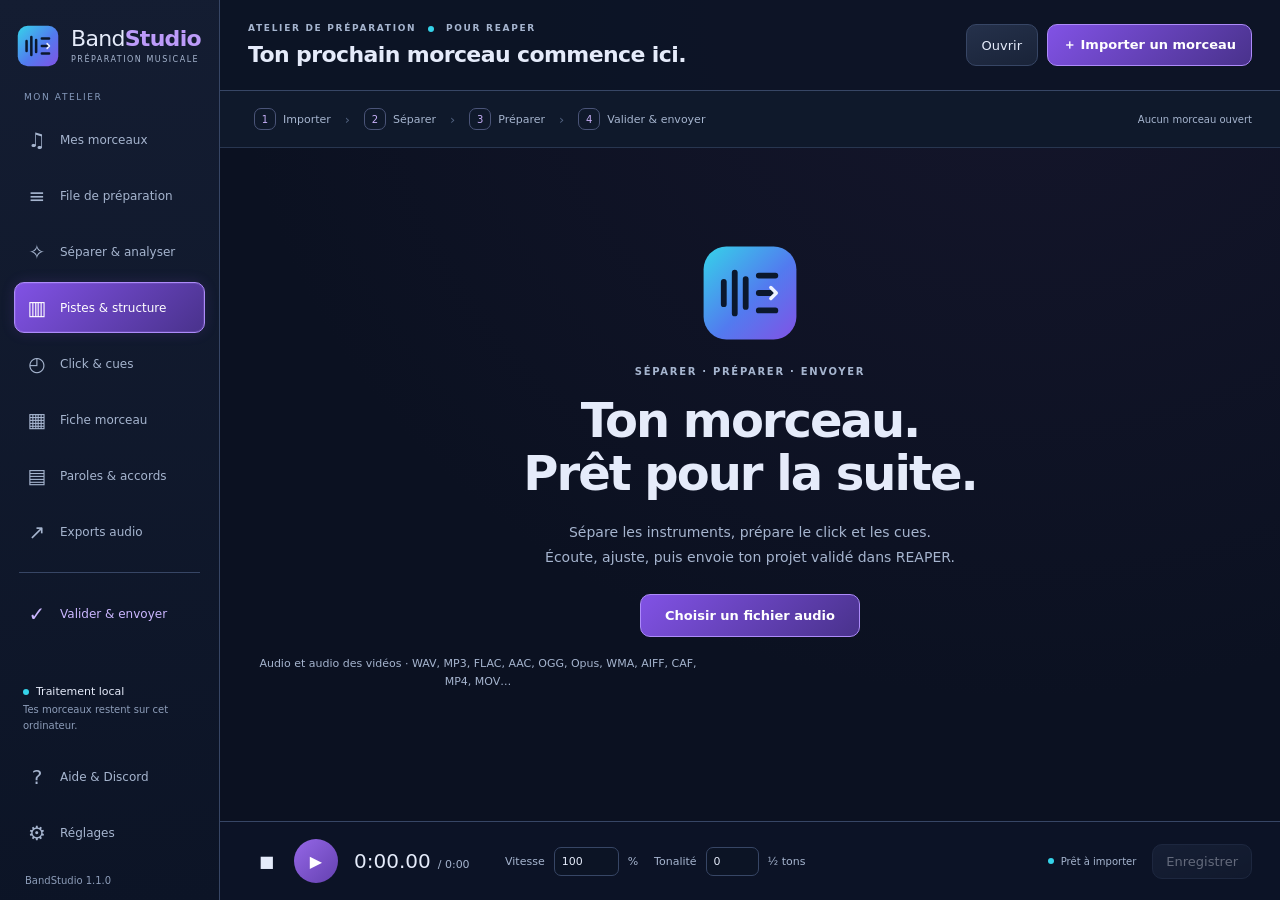
==== desktop/studio/web/index.html @ e6103e24 "Improve reference-assisted preparation, opening rhythm and chord discovery Preserve reviewed music, " ====
<!doctype html>
<html lang="fr"><head><meta charset="utf-8"><meta name="viewport" content="width=device-width,initial-scale=1">
<meta http-equiv="Content-Security-Policy" content="default-src 'none'; script-src 'self'; style-src 'self'; img-src 'self' data:; connect-src 'none'">
<title>BandStudio</title><link rel="stylesheet" href="studio.css"><link rel="stylesheet" href="preparation.css"><link rel="stylesheet" href="batch.css"><link rel="stylesheet" href="progress.css"><script src="diagnostics.js" defer></script><script src="studio.js" defer></script><script src="advanced.js" defer></script><script src="preparation.js" defer></script><script src="artwork.js" defer></script><script src="batch.js" defer></script><script src="support.js" defer></script><link rel="stylesheet" href="support.css"><link rel="stylesheet" href="manual-editor.css"><script src="manual-editor.js" defer></script><link rel="stylesheet" href="song-sheet.css"><script src="song-sheet.js" defer></script><script src="progress.js" defer></script><script src="chord-sources.js" defer></script><link rel="stylesheet" href="workspace.css"><script src="workspace.js" defer></script><link rel="stylesheet" href="structure-review.css"><script src="structure-review.js" defer></script></head>
<body>
<aside class="rail"><div class="brand"><img src="icon.svg" alt=""><span>Band<strong>Studio</strong><small>PRÉPARATION MUSICALE</small></span></div><span class="nav-label">MON ATELIER</span><button data-view="library" class="nav"><b>♫</b>Mes morceaux</button><button data-view="prepare" class="nav"><b>✧</b>Séparer & analyser</button><button data-view="studio" class="nav active"><b>▥</b>Pistes & structure</button><button data-view="guides" class="nav"><b>◴</b>Click & cues</button><button data-view="prompter" class="nav"><b>▤</b>Paroles & accords</button><button data-view="tools" class="nav"><b>↗</b>Exports audio</button><div class="nav-divider"></div><button data-view="delivery" class="nav delivery-nav"><b>✓</b>Valider & envoyer</button><div class="spacer"></div><div class="rail-note"><span class="dot"></span>Traitement local<small>Tes morceaux restent sur cet ordinateur.</small></div><button data-support class="nav"><b>?</b>Aide & Discord</button><button data-view="settings" class="nav"><b>⚙</b>Réglages</button><span class="version">BandStudio 1.1.0</span></aside>
<div class="app"><header><div><div class="eyebrow">ATELIER DE PRÉPARATION <span class="dot"></span> POUR REAPER</div><h1 id="title">Ton prochain morceau commence ici.</h1></div><div class="header-actions"><button data-action="open">Ouvrir</button><button data-action="import" class="primary">＋ Importer un morceau</button></div></header>
<div id="notice" role="status" hidden></div><div id="job" hidden><span class="spinner"></span><div><strong id="jobName"></strong><small id="jobDetail">Chargement…</small></div><button data-action="cancel">Annuler</button></div>
<nav class="workflow" aria-label="Étapes de préparation"><button data-action="import"><span>1</span>Importer</button><i>›</i><button data-view="prepare"><span>2</span>Séparer</button><i>›</i><button data-view="studio"><span>3</span>Préparer</button><i>›</i><button data-view="delivery"><span>4</span>Valider & envoyer</button><strong id="preparationBadge">Aucun morceau ouvert</strong></nav><main>
<section id="view-studio" class="view">
<div id="empty" class="empty"><div class="empty-mark"><img src="icon.svg" alt=""></div><div class="eyebrow">SÉPARER · PRÉPARER · ENVOYER</div><h2>Ton morceau.<br>Prêt pour la suite.</h2><p>Sépare les instruments, prépare le click et les cues.<br>Écoute, ajuste, puis envoie ton projet validé dans REAPER.</p><button class="primary" data-action="import">Choisir un fichier audio</button><small>Audio et audio des vidéos · WAV, MP3, FLAC, AAC, OGG, Opus, WMA, AIFF, CAF, MP4, MOV…</small></div>
<div id="workspace" hidden>
<div class="toolbar"><div class="segmented" id="listen"><button data-mode="original">Original</button><button data-mode="mix">Mix des pistes</button><button data-mode="minus:drums" id="minusInstrument">Sans mon instrument</button><button data-mode="solo:drums" id="soloInstrument">Mon instrument seul</button></div><label class="instrument-choice">Mon instrument<select id="practiceInstrument" aria-label="Mon instrument"></select></label><div><button data-action="undo" id="undo" title="Annuler la dernière modification">↶</button><button data-action="redo" id="redo" title="Rétablir">↷</button><button data-action="addTracks">＋ Pistes</button><button data-action="export">Exporter le mix</button><button data-view="delivery" class="primary">Valider & envoyer →</button></div></div>
<div class="workspace-grid"><div class="arrangement"><div class="arrangement-top"><span>PISTES & STRUCTURE</span><span id="trackCount"></span></div><div class="timeline-head"><div class="track-label">STRUCTURE <button id="newSection" title="Créer une section">＋</button></div><div class="timeline" id="sections"></div></div><div class="timeline-head cues-line"><div class="track-label">REPÈRES <button id="newCue" title="Ajouter un repère à la position actuelle">＋</button></div><div class="timeline" id="cues"></div></div><div class="timeline-head ruler"><div class="track-label">TEMPS</div><div class="timeline" id="ruler"></div></div><div id="tracks"></div></div>
<aside class="inspector"><div class="eyebrow">VÉRIFIER UN PASSAGE</div><h2 id="selectionName">Le morceau entier</h2><p id="selectionInfo">Clique sur une section ou définis une plage.</p><div class="range-inputs"><label>Début (s)<input id="loopStart" type="number" min="0" step="0.01" value="0"></label><label>Fin (s)<input id="loopEnd" type="number" min="0" step="0.01" value="0"></label></div><button id="loopToggle" class="wide">↻ Boucler ce passage</button><button id="editSection" class="wide" hidden>Modifier la section</button><div class="range-inputs"><button id="splitSection">Scinder ici</button><button id="mergeSection">Fusionner →</button></div><button data-view="guides" class="wide">◴ Appels & décomptes</button><div class="divider"></div><div class="eyebrow">TES REPÈRES</div><div id="cueList" class="cue-list"></div><button id="addCue" class="wide">＋ Ajouter un repère</button><div class="divider"></div><label class="notes-label">Notes de préparation<textarea id="notes" placeholder="Placement, groove, passage à revoir…"></textarea></label><button id="saveNotes" class="wide">Enregistrer mes notes</button></aside></div>
</div></section>
<section id="view-library" class="view" hidden><div class="page-heading"><div class="eyebrow">TA BIBLIOTHÈQUE LOCALE</div><h2>Les morceaux</h2><p>Chaque projet conserve ses pistes, ses sections, ses repères et ses réglages de préparation.</p></div><div id="library" class="song-list"></div><div class="library-actions"><button data-action="open">Ouvrir un autre projet…</button><button id="restoreProject" disabled>Restaurer le dernier morceau supprimé</button></div><div class="setlist-panel"><div class="annotation-toolbar"><select id="setlistChoice"><option value="">Choisir une setlist</option></select><input id="setlistName" maxlength="120" placeholder="Nom de la setlist"><button id="saveSetlist">Enregistrer la setlist</button><button id="newSetlist">＋ Nouvelle</button></div><div id="setlistSongs"></div></div></section>
<section id="view-prepare" class="view" hidden><div class="page-heading"><div class="eyebrow">COMPRENDRE LE MORCEAU</div><h2>Séparer & analyser</h2><p>Les calculs tournent sur ce Mac. Tu peux continuer à écouter pendant l’analyse.</p></div><div class="cards preparation"><article><span class="step">01</span><h3>Séparer les instruments</h3><p>Retrouve la batterie, la basse, le chant et l’accompagnement sur des pistes indépendantes.</p><label>Profil<select id="model"><option value="htdemucs" selected>4 pistes · standard (recommandé)</option><option value="htdemucs_ft">4 pistes · affiné (beaucoup plus long)</option><option value="htdemucs_6s">6 pistes · ajoute guitare et piano (expérimental)</option></select></label><small>Chant, batterie, basse et autres instruments. Le profil affiné effectue 4 passages en mode Équilibré : le calcul est beaucoup plus long, surtout sur processeur.</small><label>Calcul<select id="separationQuality"><option value="standard">Équilibré · recommandé</option><option value="careful">Approfondi · nettement plus long</option><option value="fast">Rapide · qualité potentiellement réduite</option></select></label><button class="primary" data-analysis="separate">Séparer les pistes</button><small>Les modèles sont déjà installés. La qualité dépend de l’enregistrement. Le calcul peut être long sur ce Mac.</small></article><article><span class="step">02</span><h3>Trouver les temps</h3><p>Détecte le tempo et les pulsations du morceau pour t’aider à repérer son rythme.</p><div class="metric"><span id="bpmValue">—</span><small id="bpmKind">BPM estimés</small></div><p id="tempoDetail"></p><p id="tempoStatus" role="status"></p><div class="annotation-toolbar"><button id="editTempo">Corriger le tempo</button><button id="unlockTempo" hidden>Déverrouiller le calage</button></div><button data-studio-task="smartgrid" class="primary">Détecter les temps et mesures</button><button data-analysis="grid">Détection simple des pulsations</button><small>Chaque clic recalcule les temps. Les mesures restent à vérifier ; décoche « Protéger le calage » dans Click & cues pour remplacer un calage protégé.</small></article><article><span class="step">03</span><h3>Comprendre la structure</h3><p>Propose les introductions, couplets, refrains, ponts et passages instrumentaux.</p><div class="feature-note">Les breaks courts restent visibles.<br>Tes sections manuelles sont préservées.</div><button data-analysis="structure">Analyser la structure</button><small>SongFormer · propositions à vérifier à l’écoute. Les traitements sont effectués l’un après l’autre.</small></article></div><div class="cards preparation"><article><span class="step">04</span><h3>Paroles synchronisées</h3><p>Transcription locale du chant. Corrige ensuite le texte et les horaires dans le prompteur.</p><label>Langue<select id="lyricsLanguage"><option value="auto">Détection automatique</option><option value="fr">Français</option><option value="en">Anglais</option></select></label><button data-analysis="lyrics">Transcrire les paroles</button><small>Whisper · la piste de chant séparée est utilisée si elle existe.</small></article><article><span class="step">05</span><h3>Accords sur Internet</h3><p>Retrouve une grille publiée, puis cale ses accords sur les temps et contretemps du morceau.</p><button data-analysis="chords">Rechercher une grille Internet</button><small>Recherche automatique sur 5 catalogues et recherches ciblées vers 13 sources. Seuls le titre et l’artiste sont recherchés ; ton audio reste sur ce Mac. Version, capo et calage restent à vérifier.</small><div id="chordReferencePrepare"></div></article><article><span class="step">06</span><h3>Comprendre la batterie</h3><p>Repère grosse caisse, caisse claire, toms, charleston et cymbales. Visualise le rythme et exporte-le en MIDI.</p><button data-analysis="drumsep" class="primary">Séparer les éléments de batterie</button><p>Grosse caisse, caisse claire, toms et cymbales/charleston sur 4 pistes. La batterie complète reste une référence : utilise son Solo pour la comparer.</p><button data-analysis="drums">Transcrire la batterie en MIDI</button><small>Sépare la piste batterie avant l’analyse. ADTOF fournit une proposition, pas une partition garantie.</small></article></div><div class="cards preparation"><article><h3>Chant principal et chœurs</h3><p>Sépare d’abord les instruments, puis crée deux sous-pistes à partir du chant. La piste complète reste disponible pour comparer.</p><button id="splitVocals">Séparer le chant et les chœurs</button><small>Sous Windows : installe « Chant principal et chœurs » dans Réglages → Analyses locales. UVR Karaoke 2 · calcul local. Les voix peuvent se mélanger selon l’enregistrement.</small></article><article><h3>Guitares</h3><p>Choisis le profil « 6 pistes » pour obtenir une piste Guitare, puis écoute-la en Solo ou exporte-la vers REAPER.</p><small>Solo et rythmique restent réunis dans cette piste. Tu peux découper leurs passages dans REAPER ; lorsqu’ils jouent ensemble, ce modèle ne les sépare pas.</small></article></div><div class="callout"><strong>Une section et un repère ont chacun leur place.</strong><p>La section décrit un passage entier. Le repère indique un instant précis : fill, arrêt, reprise ou consigne. Tu peux ajouter les deux dans l’atelier.</p><button data-action="exportCues">Exporter les sections et repères</button></div></section>
<section id="view-guides" class="view" hidden><div class="page-heading"><div class="eyebrow">TES REPÈRES DANS LES OREILLES</div><h2>Click & cues</h2><p>Les réglages sont enregistrés dans ce morceau. Les guides gardent leur voix lorsque tu transposes la musique.</p></div><div class="callout"><strong>Calage des mesures</strong><p id="rhythmStatus"></p><p id="guideTempoDetail"></p><label class="checkbox"><input id="lockGrid" type="checkbox">Protéger le calage contre une nouvelle analyse</label><div class="annotation-toolbar"><button data-studio-task="smartgrid">Détecter les temps et mesures</button><button id="markDownbeat">Placer le « 1 » à la tête de lecture</button><button id="tapTempo">Taper le tempo</button><span id="tapResult"></span></div><small>La détection propose le premier temps lorsque les mesures sont régulières. Vérifie à l’écoute ; les changements de signature restent à régler manuellement.</small></div><form id="guideForm"><div id="guideFields" class="cards settings-grid"></div><div class="sticky-actions"><span id="guideStatus"></span><button type="button" data-action="guides">Actualiser les guides</button><button type="submit" class="primary">Appliquer au morceau</button><button type="button" data-action="saveDefaults">Utiliser pour les futurs imports</button></div></form></section>
<section id="view-prompter" class="view" hidden><div class="page-heading"><div class="eyebrow">RESTER DANS LE MORCEAU</div><h2>Paroles & accords</h2></div><div class="annotation-toolbar"><label>Tonalité du morceau<select id="songKey"></select></label><button data-studio-task="key">Détecter la tonalité</button><label>Capo<input id="capo" type="number" min="0" max="12" step="1" value="0"></label><small>Le capo change les accords affichés, sans modifier le son.</small></div><div class="stage"><p id="stageKey"></p><div class="stage-meta"><span id="stageBeat">—</span><span id="stageBPM">— BPM</span><span id="stageCount"></span></div><div class="eyebrow">MAINTENANT</div><h2 id="stageSection">Prêt à jouer</h2><div id="stageChord" class="stage-chord">—</div><p id="stageLyric" class="stage-lyric"></p><p id="stageNextLyric"></p><div id="stageNext" class="stage-next"></div><div id="drumGrid" class="drum-grid"></div></div><article id="chordReferencePrompter"></article><div class="annotation-toolbar"><select id="annotationKind"><option value="lyrics">Paroles synchronisées</option><option value="chords">Accords</option></select><button id="addAnnotation">＋ Ajouter une entrée</button><button data-action="midi">Exporter la batterie en MIDI</button><button data-action="showExport">Afficher l’export</button></div><div id="annotations" class="annotation-list"></div></section>
<section id="view-tools" class="view" hidden><div class="page-heading"><div class="eyebrow">CONSERVER · PARTAGER</div><h2>Exports complémentaires</h2><p>Traitements locaux. Les exports conservent les fichiers originaux de ton projet.</p></div><div class="cards preparation">

<article><h3>Exporter les stems</h3><p>Un fichier par piste, au tempo et à la hauteur d’origine. Les noms, niveaux, panoramiques et départs sont joints dans pistes.json.</p><label>Format<select id="stemFormat"><option value="wav">WAV · 24 bits</option><option value="flac">FLAC · sans perte</option><option value="mp3">MP3 · 320 kbit/s</option><option value="m4a">AAC / M4A · 256 kbit/s</option></select></label><button id="exportStems">Exporter les pistes séparées</button></article>
<article><h3>Paroles LRC / SRT</h3><p>Importe ou partage tes paroles synchronisées. Les horaires de chaque mot se corrigent dans le prompteur.</p><input id="lyricsFile" type="file" accept=".lrc,.srt" hidden><label class="checkbox"><input id="replaceLyrics" type="checkbox">Remplacer les lignes existantes à l’import</label><button id="importLyrics">Importer des paroles</button><p id="lyricsImportStatus"></p><label>Format d’export<select id="lyricFormat"><option value="srt">SRT · début et fin des lignes</option><option value="lrc">LRC · début des lignes</option></select></label><button id="exportLyrics">Exporter les paroles</button></article>
<article><h3>Fiche de répétition PDF</h3><p>Structure, repères, accords, paroles et notes dans une fiche imprimable. La transposition et le capo du lecteur sont appliqués aux accords.</p><button id="exportSheet">Créer la fiche PDF</button></article><article><h3>Partager un projet complet</h3><p>Crée un ZIP avec les pistes, régions, repères, paroles et réglages. Ton collègue le décompresse puis ouvre le dossier .bandstudio sur son ordinateur.</p><button data-studio-task="portable">Créer le ZIP du projet</button><small>Les fichiers de travail et les caches d’analyse restent sur cet ordinateur.</small></article>

<article><h3>Vérifier les niveaux des pistes</h3><p>Mesure les crêtes, le niveau moyen, la dynamique et les échantillons proches de la saturation sur tes pistes.</p><button data-studio-task="report">Créer le rapport audio</button><small>Rapport lisible et données JSON. Tes fichiers audio restent inchangés.</small></article>
</div><div class="sticky-actions"><button data-action="showExport">Afficher l’export</button></div></section>
<section id="view-support" class="view" hidden>
<div class="page-heading"><div class="eyebrow">LA COMMUNAUTÉ BANDSTUDIO</div><h2>Aide & Discord</h2><p>Une question, une idée ou un problème ? Retrouve les autres musiciens sur le serveur BandStudio.</p></div>
<article class="support-panel"><h3>Entraide & communauté</h3><div class="support-actions"><button data-community="invite" class="primary">Rejoindre Discord</button><button data-community="help">Entraide</button><button data-community="guide">Bien démarrer</button><button data-community="ideas">Proposer une idée</button><button data-community="news">Nouveautés</button></div><p>Première visite ? Rejoins le serveur, puis rouvre le salon. Un compte Discord est nécessaire. Le serveur BandStudio est indépendant de BandPilot.</p></article>
<article class="support-panel"><h3>Signaler un bug</h3><p>Décris ce qui s’est passé. Relis l’aperçu, copie le rapport, puis colle-le et envoie-le dans <strong>#rapports-de-bugs</strong>.</p>
<label>Résumé du problème<input id="supportSummary" type="text" maxlength="300" placeholder="Ex. La séparation s’arrête avant la fin"></label>
<label>Étapes et résultat obtenu<textarea id="supportSteps" maxlength="1800" placeholder="1. J’importe un morceau…&#10;2. Je lance…&#10;Le message affiché est…"></textarea></label>
<label>Résultat attendu (facultatif)<textarea id="supportExpected" maxlength="600" placeholder="Ce qui aurait dû se passer"></textarea></label>
<label class="checkbox"><input type="checkbox" id="supportIncludeDebug">Ajouter le diagnostic compact</label>
<small>Version, système et derniers événements techniques uniquement. Aucun audio, projet, parole, nom de morceau ni journal brut n’est ajouté. Vérifie aussi les informations que tu saisis.</small>
<label>Aperçu du message à partager<textarea id="supportPreview" readonly aria-describedby="supportCount"></textarea></label>
<small id="supportCount"></small><p id="supportTooLong" role="alert" hidden>Le message dépasse 2 000 caractères. Raccourcis le texte avant de le copier.</p>
<div class="support-actions"><button id="supportCopy" class="primary" disabled>Copier le rapport et ouvrir Discord</button><button data-community="bugs">Ouvrir le salon des bugs</button><button id="supportRefresh">Actualiser le diagnostic</button></div>
<p id="supportStatus" role="status"></p>
<details><summary>Diagnostic détaillé & suivi GitHub</summary><p>Pour un problème complexe, exporte le diagnostic et vérifie-le avant de joindre le fichier au message Discord ou au ticket GitHub. Le fichier reste sur ton ordinateur jusqu’à ton partage.</p><div class="support-actions"><button data-action="exportDiagnostics">Exporter le diagnostic</button><button data-action="showLogs">Afficher les logs</button><button data-action="reportBug">Ouvrir un ticket GitHub</button></div></details>
</article></section>
<section id="view-settings" class="view" hidden><div class="cards"><article><h3>Mises à jour</h3><p>Les versions de main sont proposées après les vérifications automatiques. L’installation se fait à la fermeture, pour préserver ta session.</p><label class="checkbox"><input type="checkbox" id="automaticUpdates" checked>Mettre à jour automatiquement</label><button data-action="checkUpdates">Vérifier maintenant</button><small id="updateStatus" role="status">Vérification au démarrage.</small></article><article><h3>Diagnostic & assistance</h3><p>Les erreurs et les commandes sont journalisées localement. Aucun morceau n’est envoyé. Prépare un rapport relu dans Aide & Discord. Les journaux détaillés restent disponibles ici.</p><button data-support class="primary">Aide & Discord</button><button data-action="showLogs">Afficher les logs</button><button data-action="exportDiagnostics">Exporter le diagnostic</button><button data-action="reportBug">Signaler un bug sur GitHub</button></article></div><div class="page-heading"><div class="eyebrow">TON ATELIER LOCAL</div><h2>Réglages</h2><p>Les morceaux et les corrections sont enregistrés automatiquement.</p></div><div class="cards"><article><h3>Sortie audio</h3><p>L’écoute utilise la sortie audio choisie dans les réglages de ton ordinateur.</p><button data-action="audioSettings">Ouvrir les réglages Son</button></article><article><h3>Mes fichiers</h3><p>Chaque morceau possède son dossier avec les sources, les stems et les exports REAPER. Les originaux sont conservés.</p><button data-action="reveal">Afficher le dossier du morceau</button></article><article><h3>BandStudio 1.1.0</h3><p>Un atelier pour préparer les morceaux et les transmettre à REAPER après validation. Séparation, structure, click, annonces, paroles et accords.</p><button data-view="delivery">Valider & envoyer →</button></article></div></section>
<section id="view-delivery" class="view" hidden>
<div class="page-heading"><div class="eyebrow">LA DERNIÈRE ÉCOUTE</div><h2>Prêt pour REAPER.</h2><p>Vérifie la préparation, valide ton morceau, puis continue dans REAPER.</p></div>
<div class="delivery-layout"><article class="delivery-summary"><div class="eyebrow">LE PROJET À TRANSMETTRE</div><h3 id="deliveryName">Aucun morceau ouvert</h3><div id="deliveryMetrics" class="delivery-metrics"></div><div id="deliveryTracks" class="delivery-tracks"></div><p id="deliveryOptions"></p><div class="callout"><strong>Un dossier complet, prêt à ouvrir.</strong><p>Pistes indépendantes, médias audio, tempo, régions, repères et guides. La vitesse et la transposition choisies sont appliquées. Tes sources restent disponibles dans BandStudio.</p></div></article>
<article class="delivery-review"><span id="deliveryStatus" class="status-pill">À préparer</span><h3>Valider la préparation</h3><p>Écoute les passages importants et confirme ces trois points.</p><form id="validationForm"><label class="review-check"><input type="checkbox" id="reviewAudio" required><span>J’ai vérifié les pistes et le mix<small>Instruments, volumes, solos et pistes muettes.</small></span></label><label class="review-check"><input type="checkbox" id="reviewGrid" required><span>Le tempo et les sections sont corrects<small>Premier temps, couplets, refrains et repères.</small></span></label><label class="review-check"><input type="checkbox" id="reviewGuides" required><span>Le click et les cues me conviennent<small>Annonces, décomptes et choix de leur export.</small></span></label><button type="submit" class="primary wide" id="validateProject">Valider ce morceau</button></form><p id="validationHint" role="status"></p><div class="divider"></div><button id="sendReaper" class="primary wide">Ouvrir dans REAPER ↗</button><button id="saveReaper" class="wide">Exporter le projet REAPER</button><button data-action="showExport" class="wide">Afficher le dernier export</button><small>Chaque envoi crée un nouveau dossier. Une modification de la préparation demande une nouvelle validation.</small></article></div></section></main>
<footer><div class="transport-buttons"><button data-action="stop" title="Arrêter et revenir au début">■</button><button type="button" data-action="play" id="play" class="play" title="Lecture / pause · Espace">▶</button></div><div class="time"><strong id="position">0:00.00</strong><span id="duration">/ 0:00</span></div><label class="speed">Vitesse <input id="rate" type="number" min="50" max="150" step="1" value="100"><span>%</span></label><label class="pitch">Tonalité <input id="pitch" type="number" min="-12" max="12" step="1" value="0"><span>½ tons</span></label><div class="spacer"></div><span class="local-status"><span class="dot"></span><span id="countBadge" hidden></span><span id="transportStatus">Prêt à importer</span></span><button data-action="save" title="Enregistrer le projet">Enregistrer</button></footer>
</div>
<dialog id="editor"><form id="editForm"><div class="eyebrow" id="editorType">SECTION</div><h2 id="editorTitle">Créer une section</h2><label>Nom<input id="editName" required maxlength="160" autocomplete="off"></label><div class="range-inputs"><label>Début (s)<input id="editStart" type="number" min="0" step="0.001" required></label><label id="endField">Fin (s)<input id="editEnd" type="number" min="0" step="0.001"></label></div><label>Annonce vocale personnalisée<input id="editCallText" maxlength="240" placeholder="Laisser vide pour annoncer le nom"></label><label class="checkbox"><input id="editAnnounce" type="checkbox" checked>Annoncer ce passage</label><label id="lockField" class="checkbox"><input id="editLock" type="checkbox" checked>Protéger cette section pendant l’analyse</label><div class="dialog-actions"><button type="button" id="deleteItem" class="danger">Supprimer</button><div class="spacer"></div><button type="button" id="closeEditor">Annuler</button><button type="submit" class="primary">Enregistrer</button></div></form></dialog>

<dialog id="annotationEditor"><form id="annotationForm"><h2 id="annotationTitle">Modifier une entrée</h2><label>Texte<textarea id="annotationText" required maxlength="1000"></textarea></label><div class="range-inputs"><label>Début (s)<input id="annotationStart" type="number" min="0" step="0.001" required></label><label>Fin (s)<input id="annotationEnd" type="number" min="0" step="0.001" required></label></div><details id="wordEditor"><summary>Modifier les horaires de chaque mot</summary><p>Début et fin en secondes. Les mots restent dans les limites de la ligne.</p><div class="annotation-toolbar"><button type="button" id="distributeWords">Répartir les mots</button><button type="button" id="clearWords">Retirer les horaires des mots</button></div><div id="wordRows"></div><p id="wordError" role="status"></p></details><div class="dialog-actions"><button type="button" id="deleteAnnotation" class="danger">Supprimer</button><div class="spacer"></div><button type="button" data-close="annotationEditor">Annuler</button><button type="submit" class="primary">Enregistrer</button></div></form></dialog>
<dialog id="trackEditor"><form id="trackForm"><h2>Modifier la piste</h2><label>Nom<input id="trackName" required maxlength="120"></label><label>Instrument<select id="trackRole"><option value="source">Original</option><option value="drums">Batterie</option><option value="drum_kick">Grosse caisse</option><option value="drum_snare">Caisse claire</option><option value="drum_toms">Toms</option><option value="drum_cymbals">Cymbales / charleston</option><option value="bass">Basse</option><option value="vocals">Chant</option><option value="guitar">Guitare</option><option value="piano">Piano</option><option value="other">Autres instruments</option><option value="take">Prise</option></select></label><div class="range-inputs"><label>Départ (s)<input id="trackOffset" type="number" min="-120" max="43200" step="0.001" required></label><label>Pan · gauche −1 / droite +1<input id="trackPan" type="number" min="-1" max="1" step="0.05" required></label></div><div class="dialog-actions"><button type="button" id="deleteTrack" class="danger">Retirer la piste</button><div class="spacer"></div><button type="button" data-close="trackEditor">Annuler</button><button type="submit" class="primary">Enregistrer</button></div><small>Retirer une piste conserve son fichier dans le projet.</small></form></dialog>
<dialog id="deleteProjectDialog"><h2>Supprimer ce morceau ?</h2><p id="deleteProjectName"></p><p>Le projet et ses pistes seront déplacés dans la corbeille BandStudio. Tu pourras les restaurer depuis Mes morceaux.</p><div class="dialog-actions"><button data-close="deleteProjectDialog">Garder le morceau</button><button id="confirmDeleteProject" class="danger">Déplacer dans la corbeille</button></div></dialog></body></html>
---- desktop/studio/web/studio.css ----
:root{color-scheme:dark;--bg:#0b1121;--panel:#141d31;--raised:#1c2840;--border:#303e59;--text:#e5ebfa;--muted:#9daecb;--purple:#a778fa;--cyan:#35d3e9;--green:#67dfb1;--red:#fb7185;font-family:-apple-system,BlinkMacSystemFont,"Segoe UI",sans-serif;font-size:13px}*{box-sizing:border-box}body{margin:0;background:var(--bg);color:var(--text);display:flex;height:100vh;overflow:hidden}button,input,select,textarea{font:inherit}button{color:var(--text);background:var(--raised);border:1px solid var(--border);border-radius:9px;padding:9px 13px;cursor:pointer;white-space:nowrap;transition:background .15s,border-color .15s}button:hover{background:#293955;border-color:#617798}button:disabled{opacity:.4;cursor:default}button:focus-visible,input:focus-visible,textarea:focus-visible,select:focus-visible{outline:2px solid var(--cyan);outline-offset:3px}button.primary{background:linear-gradient(120deg,#8152e5,#6442bc);border-color:#a181e3;color:#fff;font-weight:600}input,select,textarea{background:#0c1425;border:1px solid var(--border);color:var(--text);border-radius:7px;padding:9px;width:100%}label{display:block;color:var(--muted);font-size:12px}label input,label select{margin-top:7px}input[type=range]{padding:0;accent-color:var(--purple)}input[type=checkbox]{width:auto}h1,h2,h3,p{margin:0}h1{font-size:23px;font-weight:650;letter-spacing:-.6px;max-width:700px;white-space:nowrap;overflow:hidden;text-overflow:ellipsis}h2{font-size:27px;letter-spacing:-.7px}h3{font-size:18px;letter-spacing:-.4px}p{color:var(--muted);line-height:1.7}small{display:block;color:var(--muted);line-height:1.6;font-size:11px}.spacer{flex:1}.rail{width:84px;flex-shrink:0;padding:20px 9px 14px;border-right:1px solid #25314a;display:flex;align-items:stretch;flex-direction:column;background:#0e1628;gap:9px}.brand{font-size:35px;font-weight:800;letter-spacing:-9px;color:var(--purple);text-align:center;margin:0 6px 23px 0}.brand span{color:var(--cyan);font-size:30px}.nav{border:1px solid transparent;background:none;padding:10px 2px;white-space:normal;display:flex;flex-direction:column;align-items:center;gap:7px;color:var(--muted);font-size:10px}.nav b{font-size:23px;font-weight:400;line-height:1}.nav.active{background:linear-gradient(140deg,#513589,#2b244f);border-color:#6d4ba6;color:#e9dcff}.version{text-align:center;font-size:10px;color:#7e8eac}.app{flex:1;min-width:0;display:flex;flex-direction:column}header{display:flex;justify-content:space-between;align-items:center;gap:20px;padding:25px 29px 24px;border-bottom:1px solid #24324a}.eyebrow{font-size:10px;font-weight:650;letter-spacing:1.7px;color:var(--muted);margin-bottom:9px}.eyebrow .dot{margin:0 7px}.dot{display:inline-block;width:6px;height:6px;border-radius:50%;background:var(--cyan);vertical-align:middle}.header-actions{display:flex;gap:9px}.header-actions button{padding:11px 15px}main{flex:1;min-height:0;overflow:auto;padding:22px 28px 28px}.view[hidden],[hidden]{display:none!important}.toolbar{display:flex;justify-content:space-between;gap:14px;margin-bottom:23px}.toolbar>div:last-child{display:flex;gap:6px}.segmented{display:flex;gap:3px;background:#10192b;border:1px solid var(--border);border-radius:10px;padding:3px}.segmented button{border:0;background:transparent;font-size:11px;padding:7px 11px;color:var(--muted)}.segmented button.active{background:#403164;color:#eedfff}.workspace-grid{display:grid;grid-template-columns:minmax(0,1fr) 232px;gap:18px}.arrangement{border:1px solid var(--border);border-radius:13px;overflow:hidden;background:#10192b;min-width:0;align-self:start}.arrangement-top{display:flex;justify-content:space-between;padding:15px;background:#182239;border-bottom:1px solid var(--border);font-size:10px;letter-spacing:1.2px;color:var(--muted)}.timeline-head{display:flex;min-height:49px;border-bottom:1px solid #293650}.track-label{flex:0 0 177px;padding:13px 11px;color:var(--muted);font-size:9px;letter-spacing:1px;display:flex;align-items:center;justify-content:space-between;border-right:1px solid var(--border)}.track-label button{padding:1px 6px;background:none;font-size:15px;border:0}.timeline{position:relative;flex:1;min-width:0;overflow:hidden}.section{position:absolute;top:8px;height:32px;border:1px solid #7b56b4;border-left-width:3px;border-radius:4px;background:#352852;color:#e8d5ff;padding:6px 7px;font-size:10px;overflow:hidden;text-overflow:ellipsis;white-space:nowrap;text-align:left}.section:nth-child(3n+2){background:#153f4c;border-color:#2d8598;color:#a4eff9}.section:nth-child(3n){background:#34374d;border-color:#687098}.section.selected{outline:2px solid #c6a5ff;outline-offset:-2px}.cues-line{min-height:35px}.cue-pin{position:absolute;font-size:10px;top:4px;max-width:150px;background:none;border:0;border-left:2px solid #f7c671;color:#f7c671;border-radius:0;padding:5px;overflow:hidden;text-overflow:ellipsis}.ruler{min-height:27px}.ruler .track-label{font-size:8px;padding:7px 11px}.ruler-mark{position:absolute;top:8px;font-size:9px;color:#7f91b0;border-left:1px solid #46536c;padding-left:4px}.track{display:flex;border-bottom:1px solid #25334b;min-height:101px}.track:last-child{border-bottom:0}.track-controls{width:177px;flex-shrink:0;background:#172138;border-right:1px solid var(--border);padding:12px 11px}.track-top{display:flex;align-items:center;gap:8px;margin-bottom:8px}.track-color{height:17px;width:3px;border-radius:4px;flex-shrink:0}.track-name{font-size:11px;font-weight:600;overflow:hidden;text-overflow:ellipsis;white-space:nowrap}.track-controls small{font-size:9px;margin:2px 0}.track-buttons{display:flex;align-items:center;gap:5px}.track-buttons button{font-size:10px;padding:3px 7px;border-radius:5px}.track-buttons button.on{background:#544177;color:#f1d6ff;border-color:#9e7dcb}.track-buttons button.solo.on{background:#63532b;border-color:#c4a64e;color:#ffe6a0}.track-buttons input{width:70px;margin-left:3px;height:14px}.track-wave{flex:1;position:relative;min-width:0;cursor:crosshair;background:repeating-linear-gradient(90deg,transparent 0,transparent calc(12.5% - 1px),#ffffff05 calc(12.5% - 1px),#ffffff05 12.5%)}.track-wave canvas{display:block;width:100%;height:100px}.playhead{position:absolute;top:0;bottom:0;width:1px;background:#e5eefb;pointer-events:none;box-shadow:0 0 5px #ffffff40;z-index:4}.loop-shade{position:absolute;top:0;bottom:0;background:#a778fa14;border-left:1px solid #ae8aeb;border-right:1px solid #ae8aeb;pointer-events:none;z-index:2}.track.inactive .track-wave{opacity:.34}.inspector{border:1px solid var(--border);border-radius:13px;background:var(--panel);padding:20px 16px;align-self:start}.inspector h2{font-size:19px;line-height:1.3;margin-bottom:10px}.inspector p{font-size:11px}.range-inputs{display:flex;gap:9px;margin:18px 0 12px}.range-inputs>label{flex:1;min-width:0}.range-inputs input{font-variant-numeric:tabular-nums;padding:8px}.wide{width:100%;margin:4px 0;font-size:11px}.wide.active{background:#3b2c5a;border-color:#a778fa}.divider{height:1px;background:var(--border);margin:20px 0}.cue-list{display:flex;flex-direction:column;gap:7px;max-height:200px;overflow:auto}.cue-row{display:flex;align-items:center;gap:8px}.cue-row button:first-child{flex:1;min-width:0;text-align:left;overflow:hidden;text-overflow:ellipsis;font-size:11px;background:none;border:0;padding:6px 0;color:#f3cf8d}.cue-row button:last-child{padding:2px 5px;font-size:12px;background:none;border:0}.notes-label textarea{resize:vertical;min-height:88px;margin-top:10px;font-size:12px;line-height:1.6}.page-heading{margin:14px 0 27px}.page-heading h2{margin-bottom:12px}.cards{display:grid;grid-template-columns:repeat(3,minmax(0,1fr));gap:18px;margin-bottom:24px}.cards article{border:1px solid var(--border);background:var(--panel);padding:25px;border-radius:15px;display:flex;flex-direction:column;gap:16px}.cards article p{font-size:12px}.cards article button{align-self:flex-start;margin-top:auto}.step{font-size:13px;color:var(--purple);font-weight:700}.metric{display:flex;align-items:baseline;gap:10px;padding:10px 0}.metric>span{font-size:40px;font-weight:600;font-variant-numeric:tabular-nums}.feature-note{padding:16px 0;color:#b9d9cf;font-size:12px;line-height:1.8}.callout{background:#131f31;border:1px solid var(--border);border-radius:13px;padding:24px;max-width:1000px}.callout p{font-size:12px;margin:10px 0}.callout button{margin-top:10px}.record-panel{background:var(--panel);border:1px solid var(--border);border-radius:15px;padding:26px;margin-bottom:24px;display:flex;align-items:center;gap:20px}.record-panel>div{flex:1}.record-panel h3{margin-bottom:10px}.record-panel p{font-size:12px;margin-bottom:9px}.record-button{background:#442636;border-color:#965064;color:#ffc2cb}.empty{text-align:center;padding:65px 0}.empty-mark{width:80px;height:80px;line-height:80px;border-radius:24px;background:linear-gradient(135deg,#3b2868,#143644);border:1px solid #5d467d;color:var(--purple);font-size:41px;margin:0 auto 26px}.empty h2{font-size:38px;font-weight:600;line-height:1.22;margin:17px 0}.empty p{margin:22px 0}.empty small{margin-top:20px}footer{display:flex;align-items:center;gap:23px;border-top:1px solid var(--border);background:#121c30;padding:17px 27px;flex-shrink:0}.transport-buttons{display:flex;gap:9px;align-items:center}.transport-buttons button{width:37px;height:37px;padding:0;border:0;background:none;font-size:16px}.transport-buttons .play{height:44px;width:44px;background:linear-gradient(135deg,#9567e7,#6441b0);border-radius:50%;color:white}.transport-buttons .rec{color:var(--red);font-size:23px}.transport-buttons .rec.active{background:#7a3044}.time{font-variant-numeric:tabular-nums;min-width:135px;display:flex;align-items:baseline;gap:7px}.time strong{font-size:20px;font-weight:500}.time span{font-size:11px;color:var(--muted)}footer label{display:flex;align-items:center;gap:9px;font-size:11px}footer label select,footer label input{margin:0;padding:7px;width:77px}footer label input{width:53px}footer label span{white-space:nowrap}.local-status{font-size:10px;color:var(--muted);white-space:nowrap;display:flex;align-items:center;gap:7px}#notice{margin:12px 28px 0;border:1px solid #58637c;background:#202b43;border-radius:9px;padding:11px 15px;font-size:12px;line-height:1.5}#job{margin:12px 28px 0;background:#25213e;border:1px solid #614886;border-radius:10px;padding:12px 16px;display:flex;gap:16px;align-items:center}#job>div{flex:1;min-width:0}#job strong{font-size:12px}#job small{max-width:850px;white-space:nowrap;text-overflow:ellipsis;overflow:hidden}.spinner{width:18px;height:18px;border:2px solid #534270;border-top-color:var(--purple);border-radius:50%;animation:spin 1s linear infinite}@keyframes spin{to{transform:rotate(360deg)}}dialog{background:var(--panel);color:var(--text);border:1px solid #6d558f;border-radius:17px;padding:28px;width:470px;box-shadow:0 25px 100px #0008}dialog::backdrop{background:#050916a8}dialog h2{font-size:23px;margin-bottom:25px}dialog>form>label{margin:16px 0}.checkbox{display:flex;align-items:center;gap:9px}.checkbox input{margin:0}.dialog-actions{display:flex;align-items:center;gap:9px;margin-top:26px}.danger{color:#ff9aad;background:none;border-color:#603344}.take-offset{max-width:130px}@media(max-width:1180px){main{padding:19px}header{padding:20px}h1{max-width:480px;font-size:20px}.workspace-grid{grid-template-columns:minmax(0,1fr) 205px;gap:12px}.track-label{flex-basis:150px}.track-controls{width:150px}.track-buttons input{width:50px}.toolbar{flex-wrap:wrap}.cards article{padding:20px}footer{gap:15px;padding:15px 20px}.local-status{display:none}.pitch{gap:5px}.record-panel{flex-wrap:wrap}}
.settings-grid{grid-template-columns:repeat(2,minmax(0,1fr))}.settings-grid article{gap:15px}.settings-grid h3{margin-bottom:8px}.settings-grid label{line-height:1.5}.settings-grid .checkbox{min-height:25px}.settings-grid input[type=number]{max-width:200px}.sticky-actions{position:sticky;bottom:-28px;display:flex;align-items:center;gap:10px;padding:18px 0;background:var(--bg);flex-wrap:wrap}.sticky-actions span{flex:1;color:var(--muted);font-size:12px;min-width:190px}.stage{padding:28px 36px;border:1px solid #58447a;border-radius:18px;background:linear-gradient(130deg,#201b3c,#102638);text-align:center}.stage-meta{display:flex;justify-content:space-between;color:#b9c9e5;font-variant-numeric:tabular-nums;margin-bottom:30px}.stage h2{font-size:44px;color:#e2cdff}.stage-chord{font-size:64px;color:#74e0e5;margin:15px 0;font-weight:650}.stage-lyric{font-size:27px;color:#f0f3ff;line-height:1.5;min-height:42px}.stage-next{margin-top:22px;font-size:13px;letter-spacing:1px;color:#dbb986}.annotation-toolbar{display:flex;gap:10px;margin:23px 0;flex-wrap:wrap}.annotation-toolbar select{width:230px}.annotation-list{border:1px solid var(--border);border-radius:12px;padding:10px;background:var(--panel)}.annotation-row{display:flex;align-items:center;gap:14px;border-bottom:1px solid #28334c;padding:10px 2px}.annotation-row:last-child{border-bottom:0}.annotation-text{flex:1;font-size:13px;line-height:1.6}.annotation-row button{font-size:11px}.annotation-list>p{padding:16px}.track-top .track-name{padding:0;background:none;border:0;text-align:left}.inspector .range-inputs>button{font-size:10px;padding:6px;flex:1}.drum-grid{margin-top:22px;overflow:auto}.drum-row{display:flex;align-items:center;gap:3px;margin:5px 0;min-width:450px}.drum-row>span{width:90px;text-align:left;flex-shrink:0;font-size:10px;color:var(--muted)}.drum-cell{padding:3px 0;flex:1;min-width:10px;background:#0e1829;border-radius:4px;font-size:12px}.drum-cell.hit{background:#65429c;color:#eee0ff}.drum-cell.beat{border-left:2px solid #7787a7}#stageCount,#countBadge{color:#ffe2a0;font-weight:700}#annotationText{min-height:90px}#linkEditor p{font-size:12px}#trackEditor small{margin-top:16px}.rail{gap:5px}.rail .brand{margin-bottom:10px}footer .speed input{width:65px}@media(max-width:1100px){.header-actions{gap:6px}.header-actions button{padding:9px;font-size:11px}h1{max-width:330px}.cards.preparation{grid-template-columns:repeat(2,minmax(0,1fr))}.annotation-row{gap:8px}.stage{padding:23px}.stage h2{font-size:37px}.annotation-row small{display:none}}
.setlist-panel{border:1px solid var(--border);border-radius:13px;padding:18px;margin-bottom:25px;background:var(--panel)}.setlist-panel .annotation-toolbar{margin-top:0}.setlist-panel input{width:220px}.setlist-panel>div>p{font-size:12px;padding:8px}
.word-current{color:#f9d799;background:#675532;border-radius:5px;padding:0 3px}

.word-edit-row{display:grid;grid-template-columns:100px 100px minmax(100px,1fr) 40px;gap:8px;margin:8px 0}.word-edit-row input{min-width:0;width:100%}#wordRows{max-height:260px;overflow:auto}#wordError{color:#f5c16c}#stageKey{color:#b9c8dc}#wordEditor{margin-top:14px}.annotation-toolbar label{min-width:130px}.rail .nav{min-height:51px}

#phoneQR{width:230px;max-width:100%;margin:12px auto;display:block;border-radius:8px}#phoneQR[hidden]{display:none}#phoneURL{width:100%;font-size:11px}#annotationEditor{max-height:90vh;overflow:auto}

.capture-channels{max-height:340px;overflow:auto}.capture-channel{display:grid;grid-template-columns:24px 60px minmax(80px,1fr);align-items:center;gap:8px;margin:6px 0}.capture-channel input[type=checkbox]{width:auto}.capture-range{display:grid;grid-template-columns:repeat(3,minmax(0,1fr));gap:8px}.capture-meter{display:grid;grid-template-columns:minmax(80px,1fr) 1fr;gap:10px;font-size:12px;margin:6px 0}.capture-meter meter{width:100%}.navigation-tools{display:flex;gap:5px;flex-wrap:wrap;margin:10px 0}.navigation-tools input{max-width:100px}

#view-takes .cards{align-items:start}#view-takes .cards article button{margin-top:0}#captureForm{display:grid;gap:12px}
---- desktop/studio/web/preparation.css ----
/* Shared visual language: the BandPilot console palette, navigation and surfaces. */
:root{--border:#374665;--muted:#a6b5cf;--green:#34d399;font-family:Inter,ui-sans-serif,system-ui,-apple-system,"Segoe UI",sans-serif}
body{background:radial-gradient(ellipse at 80% 0%,#30224744,transparent 55%),#0b1121}
.rail{width:220px;padding:22px 14px 14px;background:linear-gradient(175deg,#141d32,#0c1426);border-color:var(--border);gap:5px}
.brand{display:flex;align-items:center;gap:9px;margin:0 0 28px;text-align:left;letter-spacing:-.7px;font-size:22px;color:var(--text);font-weight:500}
.brand img{width:48px;height:48px}.brand span{font:inherit;color:inherit}.brand strong{color:#bc9bf9;font-weight:700}.brand small{font-size:8px;letter-spacing:1.5px;margin-top:3px}
.nav-label{font-size:9px;letter-spacing:1.6px;color:#879bbd;padding:7px 10px}
.nav{flex-direction:row;gap:12px;padding:12px 11px;font-size:12px;text-align:left;white-space:nowrap;min-height:44px;border-radius:10px}
.nav b{font-size:20px;width:22px;text-align:center}.nav.active{background:linear-gradient(135deg,#8152e5,#49328c);border-color:#ad8bfa;color:white;box-shadow:inset 0 0 0 1px #c5a8ff22,0 0 14px #8c56e52a}
.nav:hover:not(.active){background:#1c2840}.nav-divider{height:1px;background:var(--border);margin:10px 5px}.delivery-nav{color:#cbb7ff}
.rail-note{padding:12px 9px;font-size:11px;color:var(--text);line-height:1.8}.rail-note .dot{margin-right:7px}.rail-note small{font-size:10px;color:#8d9db9}.version{text-align:left;padding:12px 11px 0;color:#8d9db9}
header{padding:23px 28px;background:#0c1426d9;border-color:var(--border)}header .eyebrow{font-size:9px}.header-actions{flex-wrap:wrap;justify-content:flex-end}h1{font-size:22px;max-width:48vw}
.workflow{display:flex;align-items:center;gap:8px;padding:12px 28px;border-bottom:1px solid #283650;background:#0f192b;flex-shrink:0}
.workflow button{border:0;background:none;color:var(--muted);padding:5px 6px;font-size:11px}.workflow button span{display:inline-grid;place-items:center;width:22px;height:22px;border:1px solid #4a5478;border-radius:7px;margin-right:7px;color:#c7aff7;font-size:10px}.workflow button.active{color:#fff}.workflow button.active span{background:#4b347c;border-color:#a778fa}.workflow i{font-style:normal;color:#536381}.workflow strong{margin-left:auto;font-size:10px;color:#a6b5cf;font-weight:500;white-space:nowrap}.workflow .approved{color:#66e3bd}
main{padding:25px 28px}button{background:linear-gradient(160deg,#25314b,#192338);border-color:var(--border);border-radius:10px}button.primary{background:linear-gradient(135deg,#8152e5,#49328c);border-color:#ad8bfa}button:disabled:hover{filter:none}
.cards article,.delivery-layout>article{background:linear-gradient(150deg,#19233a,#10182a);border:1px solid var(--border);border-radius:16px;box-shadow:0 8px 24px #03081726}
.empty{min-height:450px}.empty-mark{background:none;border:0;box-shadow:none;width:110px;height:110px;margin-bottom:18px}.empty-mark img{width:110px;height:110px}.empty h2{font-size:48px;line-height:1.1;letter-spacing:-2px}.empty p{margin:20px 0 24px;font-size:14px;line-height:1.8}.empty small{margin-top:18px;max-width:460px}.empty .primary{padding:13px 24px}
.page-heading{margin-bottom:25px}.page-heading h2{margin-top:7px;margin-bottom:9px}.page-heading p{max-width:760px}.navigation-tools{margin-bottom:15px}.navigation-tools button{font-size:11px}
.delivery-layout{display:grid;grid-template-columns:minmax(0,1.25fr) minmax(300px,1fr);gap:22px;align-items:start}.delivery-layout>article{padding:25px}.delivery-layout h3{margin:10px 0 17px}.delivery-metrics{display:grid;grid-template-columns:repeat(3,minmax(0,1fr));gap:18px 12px;padding:20px 0;border-block:1px solid #34405d;margin:19px 0}.delivery-metrics strong{display:block;margin-top:5px;font-size:17px;font-weight:600}.delivery-metrics small{font-size:10px}
.delivery-tracks{display:grid;gap:12px;margin-bottom:20px}.delivery-track{display:flex;align-items:center;gap:10px;font-size:12px}.track-dot{width:8px;height:8px;border-radius:50%;flex-shrink:0}.delivery-track small{margin-left:auto;font-size:9px}.delivery-summary .callout{margin:22px 0 0;padding:16px}.delivery-summary .callout p{font-size:11px;margin:8px 0 0}.delivery-summary>p{font-size:11px}
.status-pill{display:inline-flex;padding:6px 11px;border-radius:20px;font-size:11px;background:#30233f;border:1px solid #77529f;color:#d2b5f7}.status-pill.approved{background:#11382e;border-color:#2b755d;color:#a5f5d7}.delivery-review>p{font-size:12px}.review-check{display:flex;gap:11px;align-items:flex-start;padding:16px 0;border-bottom:1px solid #2e3b56;color:var(--text);line-height:1.6;font-size:12px}.review-check input{margin:3px 0;width:16px;height:16px;flex-shrink:0;accent-color:#a778fa}.review-check small{font-size:10px;margin-top:3px}.delivery-review form .wide{margin-top:20px}.delivery-review>.wide{margin-bottom:10px}.delivery-review>small{font-size:10px;margin-top:12px}#validationHint{font-size:11px;margin-top:13px;line-height:1.65}
footer{background:#0c1426f2;border-color:var(--border);padding-inline:28px}.workspace-grid{grid-template-columns:minmax(0,1fr) 245px}.toolbar{flex-wrap:wrap;gap:10px}.toolbar>div:last-child{display:flex;gap:6px;flex-wrap:wrap}.cards{grid-template-columns:repeat(auto-fit,minmax(250px,1fr))}
@media(max-width:1200px){.rail{width:190px;padding-inline:10px}.brand{font-size:19px}.brand img{width:40px;height:40px}.nav{font-size:11px}.workflow{padding-inline:18px;gap:3px}.workflow button{font-size:10px;padding-inline:3px}.workflow strong{font-size:9px}main{padding:20px}.delivery-layout{gap:14px}.delivery-layout>article{padding:19px}.workspace-grid{grid-template-columns:minmax(0,1fr)}.inspector{display:grid;grid-template-columns:1fr 1fr;gap:9px}.inspector .cue-list,.inspector .notes-label{grid-column:1/-1}.inspector .divider{display:none}header{padding:20px}.header-actions button{font-size:11px;padding:8px}.local-status{font-size:10px}}
@media(max-width:900px){.rail{width:160px}.brand{font-size:16px}.brand small{font-size:6px}.nav{font-size:10px;padding:11px 7px;gap:6px}.workflow strong{display:none}.delivery-layout{grid-template-columns:1fr}.header-actions{max-width:260px}.empty h2{font-size:40px}.speed,.pitch{font-size:10px}footer{gap:10px;padding-inline:15px}}
@media(prefers-reduced-motion:reduce){*{transition:none!important}}

.instrument-choice{display:flex;align-items:center;gap:8px}.instrument-choice select{margin:0;width:auto;max-width:200px}.segmented{flex-wrap:wrap}footer{position:relative;z-index:10}.transport-buttons button{touch-action:manipulation}

/* Keep the transport reachable on Windows laptops at 125–200% scaling. */
html{height:100%}body{height:100vh;height:100dvh}.app{min-height:0;height:100%}.rail{min-height:0;overflow-y:auto}.rail>*{flex-shrink:0}.rail .spacer{flex-shrink:1}
header{flex-shrink:0}header>div:first-child{min-width:0;flex:1}header h1{max-width:100%}.header-actions{min-width:0}
footer{flex-wrap:wrap;column-gap:16px;row-gap:9px}.local-status{margin-left:auto}.workflow{overflow-x:auto}.workflow>*{flex-shrink:0}
.library-actions,.song-actions,.dialog-actions{display:flex;gap:8px;flex-wrap:wrap}.library-actions{margin:20px 0}.song-list{display:grid;gap:10px}.song-row{display:flex;align-items:center;gap:18px;padding:14px 18px;border:1px solid var(--border);border-radius:14px;background:linear-gradient(125deg,#1a253b,#111a2e)}
.song-art{width:68px;height:68px;padding:0;flex-shrink:0;overflow:hidden;border-radius:11px;background:linear-gradient(145deg,#52327a,#164751)}.song-art img{display:block;width:100%;height:100%;object-fit:cover}.song-art span{font-size:27px;color:#d2bcfa}.song-info{min-width:0;flex:1}.song-info h3{font-size:16px;overflow-wrap:anywhere}.song-info small{font-size:10px}.song-info small:first-child{letter-spacing:1.2px;margin-bottom:4px}.song-actions{justify-content:flex-end}.song-actions button{font-size:11px}.danger{color:#ffb4bc;border-color:#795064}.dialog-actions{justify-content:flex-end;margin-top:20px}#deleteProjectDialog p{margin-top:15px;max-width:480px}
.prepare-all{padding:22px;margin-bottom:22px;border:1px solid #795aa8;border-radius:15px;background:linear-gradient(110deg,#302145,#152940)}.prepare-all p{margin:10px 0;max-width:900px}.prepare-all small{margin-bottom:15px;color:#c5d1e8}.prepare-all button{margin:0 8px 5px 0}
@media(max-width:1000px){header{align-items:flex-start;gap:10px;padding:14px 18px}.header-actions{max-width:240px}.workflow{padding:6px 12px}footer{padding:10px 15px}.song-row{flex-wrap:wrap;gap:12px}.song-actions{margin-left:auto}.song-art{width:56px;height:56px}}
@media(max-height:700px){.rail{padding-top:12px}.brand{margin-bottom:12px}.rail .nav{min-height:40px;padding-block:9px}.rail-note{display:none}.version{padding-top:5px}header{padding-block:12px}.workflow{padding-block:6px}footer{padding-block:9px}#notice,#job{margin-top:6px;margin-bottom:0}}
@media(max-width:800px){.rail{width:145px;padding-inline:6px}.brand{font-size:14px}.brand img{width:30px;height:30px}.nav{gap:5px}.nav b{font-size:17px}.nav-label{font-size:8px}main{padding:15px}.workflow strong{display:none}.header-actions{max-width:210px}.header-actions button{font-size:10px}.local-status{display:none}.track-controls{width:135px}.track-label{flex-basis:135px}.song-actions{width:100%;justify-content:flex-start}}

.artwork-bar{display:flex;flex-wrap:wrap;align-items:center;gap:10px;margin:20px 0}.artwork-bar small{flex:1;min-width:160px}#artworkDialog{width:min(680px,90vw);max-height:85vh;overflow-y:auto}#artworkDialog p{margin:12px 0}#artworkForm label{display:block;margin:12px 0}#artworkForm input{display:block;width:100%;margin-top:6px}.artwork-choice{display:flex;align-items:center;gap:12px;border:1px solid var(--border);border-radius:10px;padding:12px;margin:8px 0}.artwork-choice>div{flex:1;min-width:0;overflow-wrap:anywhere}.artwork-choice small{display:block;margin-top:5px}.artwork-choice button{flex-shrink:0}
---- desktop/studio/web/batch.css ----
.cards.queue-inputs{grid-template-columns:minmax(260px,1fr) minmax(340px,1.4fr);margin-top:20px}
.queue-inputs textarea{width:100%;resize:vertical;min-height:130px}
.queue-toolbar,.queue-actions{display:flex;gap:10px;align-items:center;flex-wrap:wrap}
.queue-toolbar{margin:22px 0 14px}.queue-help{color:var(--muted,#a6b5cd);max-width:950px;font-size:13px;line-height:1.6}
.queue-items{display:grid;gap:12px;margin-top:22px}.queue-item{display:flex;justify-content:space-between;align-items:center;gap:20px;padding:20px;border:1px solid #354052;border-radius:14px;background:#18202c}
.queue-info{min-width:0}.queue-info h3{margin:8px 0;overflow-wrap:anywhere}.queue-source{display:block;overflow-wrap:anywhere;color:#9caec7}
.queue-state{font-weight:650;color:#bac8dd}.queue-state.running{color:#f5c16c}.queue-state.done{color:#69dfb1}.queue-state.error,.queue-error{color:#ffab9b}
.queue-error{white-space:pre-wrap;overflow-wrap:anywhere;max-width:820px}.queue-empty{padding:26px;border:1px dashed #46546b;border-radius:12px}
#queueMessage{padding:12px 16px;background:#243149;border-radius:10px}
@media(max-width:1100px){.cards.queue-inputs{grid-template-columns:1fr}.queue-item{align-items:flex-start;flex-direction:column}}
---- desktop/studio/web/progress.css ----
.analysis-progress{width:100%;min-width:0;display:grid;gap:6px;margin-top:8px}.analysis-progress small{font-size:11px;line-height:1.5;color:var(--muted);white-space:normal!important}.analysis-progress progress{display:block;width:100%;height:7px;appearance:none;-webkit-appearance:none;border:0;border-radius:8px;overflow:hidden;background:#ffffff12;accent-color:#ac87ed}.analysis-progress progress::-webkit-progress-bar{background:#ffffff12;border-radius:8px}.analysis-progress progress::-webkit-progress-value{background:linear-gradient(90deg,#8963cc,#72c6c8);border-radius:8px;transition:width .25s}.analysis-progress progress::-moz-progress-bar{background:#ac87ed;border-radius:8px}.analysis-progress.waiting progress{opacity:.7}.analysis-plan{display:grid;grid-template-columns:repeat(auto-fit,minmax(210px,1fr));gap:10px 24px;width:100%}.analysis-plan:empty{display:none}#job small{white-space:normal;max-width:none}#jobProgressBar{margin-top:5px}#overallProgress{margin-top:10px}#preparationProgress{margin-block:8px 14px}.queue-info .analysis-progress{max-width:650px}@media(prefers-reduced-motion:reduce){.analysis-progress progress::-webkit-progress-value{transition:none}}
---- desktop/studio/web/support.css ----
#view-support{max-width:1000px;margin:auto}#view-support .support-panel{background:var(--panel);border:1px solid var(--border);border-radius:14px;padding:22px;margin-bottom:18px}#view-support h2{margin-bottom:8px}#view-support p{color:var(--muted);line-height:1.6}#view-support label:not(.checkbox){display:grid;gap:7px;margin:16px 0;font-size:13px}#view-support textarea{min-height:90px;width:100%;resize:vertical}#view-support #supportPreview{min-height:230px;font-family:ui-monospace,monospace;font-size:12px;line-height:1.6}#view-support input[type=text]{width:100%}#view-support .support-actions{display:flex;flex-wrap:wrap;gap:8px;margin:14px 0}#view-support .checkbox{display:flex;align-items:center;gap:8px;margin:18px 0}#supportTooLong{color:var(--red)!important}#supportStatus{min-height:24px}#view-support details{margin-top:18px}#view-support summary{cursor:pointer;padding:8px 0}#view-support small{color:var(--muted)}
---- desktop/studio/web/manual-editor.css ----
.editor-zoom{position:sticky;top:0;z-index:8;background:var(--bg);padding:10px 0;box-shadow:0 8px 12px var(--bg)}
.editor-mixer{display:grid;grid-template-columns:repeat(4,minmax(0,1fr));gap:12px;margin:0 0 16px;padding:14px 16px;background:var(--panel);border:1px solid var(--border);border-radius:12px}
.editor-mix-channel{display:grid;grid-template-columns:1fr auto;gap:4px 9px;align-items:center;min-width:0}.editor-mix-channel label{grid-column:1/-1;font-weight:600;color:var(--text)}.editor-mix-channel input{display:block;height:16px;margin:10px 0 3px}.editor-mix-channel output{font-variant-numeric:tabular-nums;font-size:11px;color:var(--muted)}.editor-mix-channel button{font-size:10px;padding:4px 8px}.editor-mix-channel button[aria-pressed=true]{color:var(--red);border-color:var(--red)}
.editor-zoom{display:flex;gap:8px;align-items:center;flex-wrap:wrap;margin-bottom:12px}.editor-zoom strong{font-size:10px;letter-spacing:1px;margin-right:auto;color:var(--muted)}.editor-zoom button{padding:6px 10px}.editor-zoom>span{font-size:11px;font-variant-numeric:tabular-nums}.editor-zoom label{display:flex;align-items:center;gap:6px}.editor-zoom label input,.editor-zoom select{margin:0}.editor-zoom select{width:auto;padding:5px}.editor-zoom>input[type=range]{flex-basis:100%;height:15px}.editor-follow{margin-left:auto;font-size:10px}
.marker-navigation{display:flex;gap:5px;margin:12px 0}.marker-navigation button{padding:5px 8px}.marker-navigation select{min-width:0;padding:6px;font-size:11px}.marker-name{white-space:normal;text-align:left;padding:0;border:0;background:none;font-size:18px;font-weight:650;margin-bottom:6px;max-width:100%}.marker-status{display:inline-block;margin:10px 0;color:#edbb8a;font-size:11px}.marker-status.validated{color:var(--green)}.marker-nudges{display:grid;grid-template-columns:1fr 1fr;gap:6px;margin:0 0 8px}.marker-nudges button{font-size:10px;padding:8px 4px}.marker-review .wide{padding:10px 5px;font-size:11px}.marker-review #markerFeedback{color:#edbb8a;font-size:11px;margin:8px 0}.marker-review #markerProgress{margin-top:9px}.timeline,.track-wave{overflow:hidden}.section,.cue-pin{touch-action:none}.section{cursor:grab}.section:active,.cue-pin:active{cursor:grabbing}.ruler-mark{font-variant-numeric:tabular-nums}
@media(max-width:1100px){.editor-mixer{gap:8px;padding:11px}.editor-zoom strong{flex-basis:100%;margin-bottom:3px}.editor-follow{margin-left:0}.marker-nudges button{font-size:9px}}

@media(max-width:1100px){.workspace-grid{grid-template-columns:minmax(0,1fr) 205px}.inspector{grid-template-columns:none;display:block}}
.grid-calibration{margin:0 0 12px;color:var(--muted);font-size:12px}

.chord-source{padding:14px 0;border-top:1px solid var(--border)}
.chord-source>button{margin:8px 8px 0 0}.chord-source .annotation-toolbar{margin:12px 0}
.chord-catalog{margin-top:18px}.chord-catalog summary{cursor:pointer;font-weight:600;padding:10px 0}
.chord-provider{display:flex;align-items:center;gap:10px;flex-wrap:wrap;margin:10px 0}
---- desktop/studio/web/song-sheet.css ----
/* A quiet, printable score inside the editing workspace. */
body.sheet-open header{padding-top:14px;padding-bottom:14px}
body.sheet-open header .eyebrow,body.sheet-open .workflow{display:none}
body.sheet-open header h1{font-size:16px}
#view-sheet{--sheet-ink:#223a35;--sheet-muted:#747a72;--sheet-line:#cdd3c9;background:#f7f7f1;color:var(--sheet-ink);border-radius:14px;padding:26px 30px 30px;max-width:1280px;margin:0 auto}
.sheet-hero{display:flex;align-items:center;justify-content:space-between;gap:30px;padding:0 0 23px;border-bottom:1px solid var(--sheet-line)}
.sheet-identity{min-width:0}.sheet-kicker{font-size:9px;letter-spacing:2.3px;font-weight:650;color:#6d7b68;margin-bottom:18px}
.sheet-artist{font-size:15px;color:#536356;font-weight:500;line-height:1.4;margin-bottom:6px}
.sheet-title{font-size:clamp(29px,3.4vw,48px);line-height:1.08;letter-spacing:-1.6px;overflow-wrap:anywhere;color:#1e3730}
.sheet-album{font-size:12px;color:#7c7669;margin-top:12px;line-height:1.4}
.sheet-cover{width:160px;height:160px;flex-shrink:0;padding:0;border:0;border-radius:3px;overflow:hidden;box-shadow:0 7px 18px #24372e26;background:#dedfce;transition:transform .2s}
.sheet-cover:hover{transform:translateY(-2px)}.sheet-cover:disabled{opacity:1;cursor:default}.sheet-cover img{display:block;width:100%;height:100%;object-fit:contain;background:#e8e9df}
.sheet-record{display:grid;place-content:center;width:100%;height:100%;background:repeating-radial-gradient(circle,#243b32 0 3px,#344c40 4px 5px);font-size:38px;color:#e8cc8e}
.sheet-stats{display:grid;grid-template-columns:repeat(4,1fr);padding:17px 0;border-bottom:1px solid var(--sheet-line);margin-bottom:17px}
.sheet-stat{padding-left:20px;border-left:1px solid var(--sheet-line)}.sheet-stat:first-child{padding-left:0;border:0}
.sheet-stat small{color:#7c8277;font-size:8px;letter-spacing:1.7px;margin-bottom:5px}.sheet-stat strong{font-size:18px;font-weight:650;letter-spacing:-.4px}
.sheet-meta{display:none;color:#6b756b;font-size:11px;line-height:1.6;margin:10px 0}.sheet-details .sheet-meta{display:block}
.sheet-toolbar{display:flex;gap:7px;flex-wrap:wrap;align-items:center;margin:0 0 11px}
#view-sheet .sheet-toolbar button,#view-sheet .sheet-toolbar select{font-size:11px;padding:8px 10px;border-radius:6px;color:#365145;background:#fff;border:1px solid #cbd4c9}
#view-sheet .sheet-toolbar button:hover{background:#e7eddf}#view-sheet .sheet-toolbar button.primary{background:#2a4d40;color:#fff;border-color:#2a4d40;margin-left:auto}
#view-sheet .sheet-toolbar button[aria-pressed=true]{background:#e0e8d8;border-color:#8caa93}
.sheet-toolbar select{max-width:220px;flex:1;min-width:145px}
.sheet-help{display:flex;gap:12px;align-items:baseline;justify-content:space-between;margin-bottom:20px}
.sheet-hint{color:#757c70;font-size:10px;line-height:1.5}.sheet-calibration{background:none;border:0;border-bottom:1px solid #9ca992;border-radius:0;color:#566e57;padding:0 0 2px;font-size:10px}
.sheet-calibration:hover{background:none;color:#253f31}
.sheet-section{margin:19px 0 0;border:1px solid var(--sheet-line);border-radius:7px;overflow:hidden;background:#fff}
.sheet-section-heading{display:flex;gap:10px;align-items:center;flex-wrap:wrap;padding:9px 12px;background:#ebeee4}
.sheet-section-number{font-size:9px;letter-spacing:1px;font-weight:700;color:#79917a;min-width:18px}
.sheet-section-heading .sheet-section-title{background:none;border:0;border-radius:0;padding:0;font-size:15px;color:#284b3b;font-weight:650;letter-spacing:-.3px}
.sheet-section-heading>small{flex:1;color:#7b8475;font-size:10px;text-align:right}
.sheet-section-heading>button:last-child:not(:first-child){font-size:9px;padding:4px 7px;border-color:#ccd6c7;background:#f9faf6;color:#6e7c65}
.sheet-bars{display:grid;grid-template-columns:repeat(4,minmax(0,1fr))}
.sheet-bar{background:#fffefb;min-width:0;padding:7px 9px 6px;box-shadow:inset 0 3px transparent;border-right:1px solid #aebcab;border-top:1px solid #cdd3c9}
.sheet-bar:nth-child(4n){border-right:0}.sheet-bar.playing{background:#f0f4e6;box-shadow:inset 0 3px #849a5b}
.sheet-bar-heading{display:flex;align-items:center;gap:5px;margin-bottom:5px;min-height:16px}
.sheet-bar-heading button{padding:0;background:none;border:0;border-radius:0;color:#84907e;font-size:9px;line-height:1.2;letter-spacing:.3px}
.sheet-bar-heading small{display:none;margin-left:auto;font-size:9px;color:#8b9185;font-variant-numeric:tabular-nums}.sheet-details .sheet-bar-heading small{display:block}
.sheet-partial{font-size:8px;color:#ae9270;font-style:italic}
.sheet-lane{display:flex;flex-direction:column;gap:3px;min-width:0}
.sheet-lane-chords{flex-direction:row;flex-wrap:wrap;align-items:stretch;gap:0;min-height:24px}
.sheet-lane-lyrics.has-entries{margin-top:5px;border-top:1px solid #e4dbce;padding-top:6px}
#view-sheet .sheet-entry{display:flex;flex-direction:column;align-items:flex-start;gap:3px;padding:3px 4px;white-space:normal;text-align:left;min-width:0;background:transparent;border:1px solid transparent;border-radius:3px;box-shadow:none}
#view-sheet .sheet-entry:hover{border-color:#b5c8a9;background:#edf2e5}
.sheet-entry-text{overflow-wrap:anywhere;max-width:100%;line-height:1.4}
#view-sheet .sheet-chords{flex:1;min-width:35px}.sheet-chords+.sheet-chords{border-left:1px dashed #c4cebd!important;border-radius:0!important}
.sheet-chords .sheet-entry-text{color:#234d3b;font-size:18px;font-weight:650;letter-spacing:-.4px}
.sheet-lyrics .sheet-entry-text{color:#a65343;font-size:12px}
.sheet-entry small{display:none;font-size:8px;color:#8c9485;line-height:1.4;font-weight:400}.sheet-details .sheet-entry small{display:block}
#view-sheet .sheet-entry.manual .sheet-entry-text{text-decoration:underline;text-decoration-color:#c3d3a0;text-underline-offset:4px;text-decoration-thickness:2px}
#view-sheet .sheet-entry.uncertain .sheet-entry-text{color:#876017}
#view-sheet .sheet-add{font-size:9px;border:0;background:transparent;align-self:flex-start;padding:3px 4px;color:#8a947e;line-height:1.2;border-radius:3px}
.sheet-lane-chords .sheet-add{flex-basis:100%;text-align:left}.sheet-lane.has-entries .sheet-add{opacity:.35}.sheet-bar:hover .sheet-add,.sheet-bar:focus-within .sheet-add{opacity:1}
#view-sheet .sheet-add:hover{background:#e9efdd;color:#3b5735}
.sheet-placement{border:1px solid var(--border);border-radius:9px;padding:12px;margin:15px 0}
.sheet-placement legend{font-size:12px;color:#d1e5ff;padding:0 5px}
.sheet-position-fields{display:grid;grid-template-columns:repeat(4,minmax(0,1fr));gap:9px}
.sheet-position-fields label{font-size:10px;min-width:0}.sheet-position-fields input{width:100%;min-width:0}
.sheet-move{display:flex;gap:6px;flex-wrap:wrap;margin:12px 0}.sheet-move button{font-size:10px;padding:7px 8px}
.sheet-placement>small{display:block;line-height:1.6;font-size:10px;color:var(--muted)}
.sheet-placement .checkbox{font-size:11px;margin-top:12px}.sheet-error{color:#f5c16c;font-size:11px;margin:9px 0 0;line-height:1.5}

.rail{overflow-y:auto}.rail .nav{flex-shrink:0}
@media(max-width:1100px){#view-sheet{padding:22px}.sheet-cover{width:135px;height:135px}.sheet-title{font-size:32px}.sheet-toolbar select{max-width:180px}.sheet-help{align-items:flex-start}}
@media(max-width:900px){.sheet-bars{grid-template-columns:repeat(2,minmax(0,1fr))}.sheet-bar:nth-child(2n){border-right:0}.sheet-position-fields{grid-template-columns:repeat(2,minmax(0,1fr))}.sheet-cover{width:115px;height:115px}.sheet-hero{gap:15px}.sheet-title{font-size:29px}.sheet-section-heading>button:last-child{display:none}.sheet-section-heading:focus-within>button:last-child,.sheet-section-heading:hover>button:last-child{display:block}}
@media(max-width:600px){#view-sheet{padding:16px}.sheet-cover{width:85px;height:85px}.sheet-title{font-size:25px}.sheet-kicker{font-size:7px;letter-spacing:1px;margin-bottom:10px}.sheet-artist{font-size:12px}.sheet-stat{padding-left:10px}.sheet-stat strong{font-size:14px}.sheet-help{flex-direction:column;gap:6px}.sheet-album{font-size:10px}.sheet-toolbar #sheetImportLyrics{display:none}}
@media(hover:none){.sheet-lane.has-entries .sheet-add{opacity:1}}
---- desktop/studio/web/workspace.css ----
/* A restrained workspace with shared horizontal timing across every lane. */
.grid-calibration.needs-review{border-left-color:#e7b66b;color:#edcb98;background:#2c251c}
body.workspace-open header{padding:12px 28px}body.workspace-open header .eyebrow,body.workspace-open .workflow{display:none}body.workspace-open header h1{font-size:18px}body.workspace-open main{padding-top:16px}.workspace-navigation{position:relative;margin-left:auto;flex-shrink:0;font-size:11px;color:var(--muted)}.workspace-navigation summary{cursor:pointer;padding:9px 11px;border:1px solid var(--border);border-radius:7px}.workspace-navigation .navigation-tools{position:absolute;right:0;top:32px;width:320px;z-index:15;background:#172235;border:1px solid var(--border);border-radius:9px;padding:12px;box-shadow:0 8px 28px #0008}.workspace-navigation .navigation-tools button{font-size:11px}.workspace-heading .workspace-metrics{margin-left:auto}.workspace-heading #prepareAllStructure{padding:4px 0;font-size:10px;border:0;background:none;color:#bda9e8;margin-top:6px}
.workspace-heading{display:flex;justify-content:space-between;align-items:center;gap:24px;margin:0 0 20px}.workspace-heading h2{font-size:25px;letter-spacing:-.8px}.workspace-heading .eyebrow{margin-bottom:5px;font-size:9px}.workspace-metrics{display:flex;gap:28px}.workspace-metrics>div{min-width:48px}.workspace-metrics strong{font-size:20px;font-weight:550;font-variant-numeric:tabular-nums}.workspace-metrics small{font-size:8px;letter-spacing:1.3px;margin-top:5px}
#workspace .toolbar{gap:10px;margin-bottom:13px}#workspace .toolbar button{font-size:11px}#workspace .workspace-grid{gap:14px;align-items:start;grid-template-columns:minmax(0,1fr) 236px}#workspace .arrangement{border-radius:10px;background:#101a2a;border-color:#344159}.arrangement-top{background:#182336;border-bottom-color:#344159;font-size:10px;padding:12px 14px}.workspace-controls{padding:10px 12px;display:flex;gap:8px;align-items:center;flex-wrap:wrap;background:#131e30;border-bottom:1px solid #2e3b51}.workspace-controls button,.workspace-controls select,.workspace-controls input{font-size:11px;padding:7px 9px}.workspace-controls input{min-width:100px;width:150px;flex:1}.workspace-controls select{width:auto;max-width:160px}.workspace-tabs{flex-shrink:0}.workspace-tabs button.active{background:#384b60;color:#e9f2ff}.workspace-controls #workspaceFocus{font-size:10px}
.workspace-overview{padding:12px 14px 14px;background:#111b2d;border-bottom:1px solid #2e3b51}.overview-caption{display:block;font-size:8px;letter-spacing:1.6px;color:var(--muted);margin-bottom:8px}.overview-lane{position:relative;height:31px;border-radius:5px;overflow:hidden;background:#0c1423}.overview-section{position:absolute;height:100%;font-size:9px;border:0;border-right:2px solid #111b2d;border-top:2px solid var(--section-color);border-radius:0;background:color-mix(in srgb,var(--section-color) 20%,#101a2b);color:var(--section-color);text-align:left;overflow:hidden;text-overflow:ellipsis;padding:4px 6px}.overview-window{position:absolute;height:100%;border:2px solid #eef4ff;box-shadow:0 0 0 1000px #050a1455;pointer-events:none;border-radius:3px;z-index:2}
#workspace .section{background:color-mix(in srgb,var(--section-color,#a894e5) 18%,#101a2b);border-color:var(--section-color,#a894e5);color:#e7edfa}.section.selected{outline-color:#eef4ff}.timeline-head{background:#131d2e}#workspace .track-controls,#workspace .track-label{width:182px;flex:0 0 182px;background:#172235}.track-controls{padding:11px 13px}.track-buttons input{min-width:0;flex:1}.track-top .track-name{font-size:12px;line-height:1.4}.track-color{height:20px}.track-wave{background:#0e1929}.track:nth-child(even) .track-wave{background:#111d2e}.track-controls small{letter-spacing:.7px;font-size:8px;margin-bottom:6px}.track-buttons button{min-width:27px;min-height:25px}.compact-tracks .track{min-height:74px}.compact-tracks .track-wave canvas{height:74px}.compact-tracks .track-controls{padding:7px 11px}.compact-tracks .track-top{margin-bottom:3px}.compact-tracks .track-controls small{display:none}
#workspace .inspector{border-radius:10px;background:#151f31;padding:16px 14px}.marker-review .eyebrow{font-size:9px;letter-spacing:1.2px}.marker-name{font-size:19px}.marker-navigation{margin-top:10px}.marker-status{border:1px solid #b8995940;background:#b899590c;border-radius:4px;padding:4px 7px}.marker-status.validated{border-color:#3ec5a040;background:#3ec5a00c}.marker-review .primary{background:#385e57;border-color:#568d7e}.marker-review .divider{margin:17px 0}#workspace.inspector-hidden .workspace-grid{grid-template-columns:minmax(0,1fr)}.inspector-hidden .inspector{display:none}.editor-zoom{background:#0b1121;border-bottom:1px solid #2c3950;margin-bottom:10px;padding:10px 0;gap:7px}.editor-zoom>small{display:none}.editor-zoom>input[type=range]{height:10px}.editor-zoom strong{font-size:9px;letter-spacing:1.1px}.editor-zoom>button{font-size:11px}.editor-mixer{margin:0 0 12px}.grid-calibration{font-size:11px;padding:9px 12px;background:#152233;border-left:2px solid #8d9eb5;border-radius:0 5px 5px 0}.workspace-shortcuts{font-size:9px;padding:10px 12px;border-top:1px solid #2e3b51;color:#91a4bd;word-spacing:2px;line-height:1.8}.workspace-empty{padding:26px 18px;font-size:12px}
.structure-row{display:grid;grid-template-columns:minmax(120px,1.35fr) minmax(130px,1.5fr) minmax(75px,.8fr) minmax(76px,.8fr) 94px;gap:10px;align-items:center;padding:13px 12px;border-bottom:1px solid #29374b;border-left:3px solid var(--section-color,transparent)}.structure-header{font-size:8px;letter-spacing:1px;color:#9cacc3;background:#172235;padding-top:10px;padding-bottom:10px}.structure-identity{min-width:0;display:flex;align-items:center;gap:9px}.structure-number{font-size:9px;color:#8093ae;font-variant-numeric:tabular-nums}.structure-name{font-size:12px;padding:0;text-align:left;white-space:normal;overflow-wrap:anywhere;background:none;border:0;color:var(--section-color)}.structure-position strong{font-size:10px;font-weight:500;line-height:1.4;display:block}.structure-position small{font-size:9px;margin-top:4px;font-variant-numeric:tabular-nums}.structure-length,.structure-status{font-size:10px;color:#b8c6dd}.structure-status>span{color:#dab782}.structure-status .reviewed{color:#6ad7b3}.structure-status small{font-size:8px}.structure-actions{display:flex;gap:4px}.structure-actions button{font-size:10px;padding:5px}.structure-row.selected{background:#26384a}.structure-row:hover:not(.structure-header){background:#1b2b40}
@media(max-width:1250px){.rail{width:178px;padding-left:9px;padding-right:9px}.rail .nav{font-size:11px;gap:8px}.brand{font-size:18px}.brand img{width:38px;height:38px}.brand small{font-size:6px}.workspace-metrics{gap:18px}#workspace .workspace-grid{grid-template-columns:minmax(0,1fr) 214px}.structure-row{grid-template-columns:minmax(90px,1fr) minmax(110px,1.2fr) 68px 70px;gap:7px}.structure-actions{grid-column:1/-1;justify-content:flex-end}.structure-header>span:last-child{display:none}#workspace .track-controls,#workspace .track-label{width:155px;flex-basis:155px}.workspace-controls #workspaceFocus{margin-left:auto}}
@media(max-width:1000px){.rail{width:156px}.rail .nav{font-size:10px;gap:6px}.brand img{width:32px;height:32px}.brand{font-size:16px}.workspace-heading{gap:14px}.workspace-heading h2{font-size:22px}.workspace-metrics{gap:12px}.workspace-metrics strong{font-size:17px}#workspace .workspace-grid{grid-template-columns:minmax(0,1fr) 200px}.structure-row{grid-template-columns:minmax(95px,1fr) minmax(100px,1fr)}.structure-header{display:none}.structure-length,.structure-status{grid-row:2}.workspace-controls{padding:8px}.workspace-controls select{max-width:130px}#workspace .track-controls,#workspace .track-label{width:135px;flex-basis:135px}.editor-zoom{gap:5px}.editor-zoom>button{padding:6px 8px}.editor-zoom label{font-size:10px}}
@media(max-width:760px){.workspace-heading{align-items:flex-start;flex-direction:column}.workspace-metrics{gap:25px}#workspace .workspace-grid{grid-template-columns:minmax(0,1fr)}.workspace-controls #workspaceFocus{display:none}}
---- desktop/studio/web/structure-review.css ----
.structure-review{margin:0 0 16px;padding:14px 16px;border:1px solid var(--border);border-radius:12px;background:var(--panel);min-width:0}
.structure-review-heading,.structure-review-actions{display:flex;align-items:center;gap:10px;flex-wrap:wrap}
.structure-review-heading>div{flex:1;min-width:190px}.structure-review-heading strong{font-size:12px}.structure-review-heading small{font-size:11px;margin-top:4px}.structure-review button{font-size:11px}
.structure-review-result{margin-top:12px;border-top:1px solid var(--border);padding-top:12px}.structure-review-result>p{font-size:12px;margin:0 0 9px}
.structure-review-warnings{margin:8px 0 12px;padding-left:18px;font-size:11px;color:var(--muted);line-height:1.65}
.structure-review summary{font-size:11px;padding:7px 0}.structure-review-changes{display:grid;gap:9px;margin:8px 0 12px}
.structure-review-change{display:grid;grid-template-columns:65px 1fr;gap:3px 9px;font-size:12px}.structure-review-change small{grid-column:2;font-size:10px;overflow-wrap:anywhere}.structure-review-time{font-variant-numeric:tabular-nums;color:var(--muted)}
.structure-review-source,.structure-review-draft{font-size:10px;line-height:1.6}.structure-review-draft:empty{display:none}.structure-review-actions{margin-top:12px}.structure-review-actions .primary{margin-left:auto}
#structureReviewExport{margin-top:10px}.structure-review [hidden]{display:none!important}
@media(max-width:1050px){.structure-review-actions .primary{margin-left:0}.structure-review-heading>div{flex-basis:100%}}
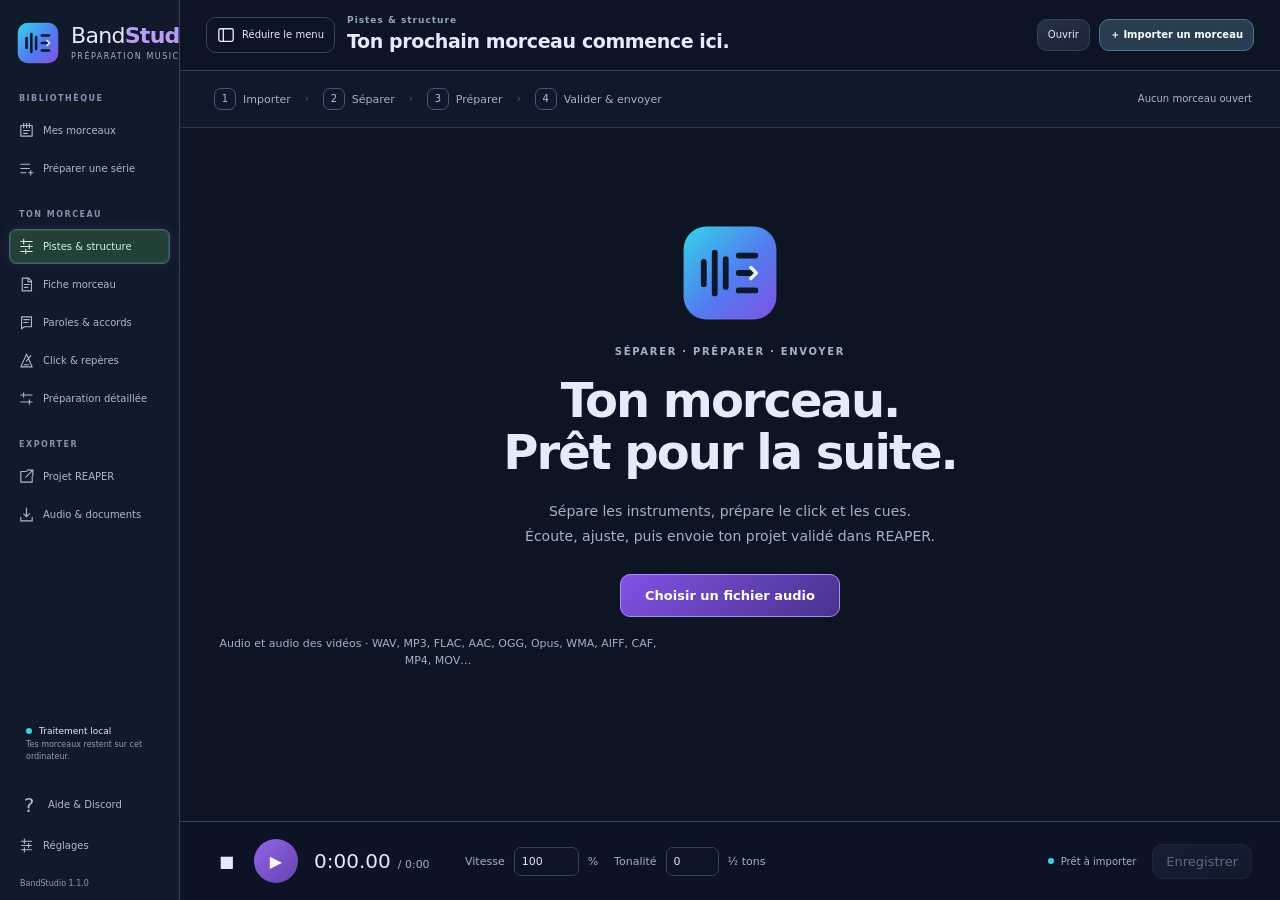
==== commit 4a04fd5b: "feat: prepare complete songs and compare structure visually" ====
--- a/desktop/studio/web/index.html
+++ b/desktop/studio/web/index.html
@@ -1,7 +1,7 @@
 <!doctype html>
 <html lang="fr"><head><meta charset="utf-8"><meta name="viewport" content="width=device-width,initial-scale=1">
 <meta http-equiv="Content-Security-Policy" content="default-src 'none'; script-src 'self'; style-src 'self'; img-src 'self' data:; connect-src 'none'">
-<title>BandStudio</title><link rel="stylesheet" href="studio.css"><link rel="stylesheet" href="preparation.css"><link rel="stylesheet" href="batch.css"><link rel="stylesheet" href="progress.css"><script src="diagnostics.js" defer></script><script src="studio.js" defer></script><script src="advanced.js" defer></script><script src="preparation.js" defer></script><script src="artwork.js" defer></script><script src="batch.js" defer></script><script src="support.js" defer></script><link rel="stylesheet" href="support.css"><link rel="stylesheet" href="manual-editor.css"><script src="manual-editor.js" defer></script><link rel="stylesheet" href="song-sheet.css"><script src="song-sheet.js" defer></script><script src="progress.js" defer></script><script src="chord-sources.js" defer></script><link rel="stylesheet" href="workspace.css"><script src="workspace.js" defer></script><link rel="stylesheet" href="structure-review.css"><script src="structure-review.js" defer></script></head>
+<title>BandStudio</title><link rel="stylesheet" href="studio.css"><link rel="stylesheet" href="preparation.css"><link rel="stylesheet" href="batch.css"><link rel="stylesheet" href="progress.css"><script src="diagnostics.js" defer></script><script src="studio.js" defer></script><script src="advanced.js" defer></script><script src="preparation.js" defer></script><script src="artwork.js" defer></script><script src="batch.js" defer></script><script src="support.js" defer></script><link rel="stylesheet" href="support.css"><link rel="stylesheet" href="manual-editor.css"><script src="manual-editor.js" defer></script><link rel="stylesheet" href="song-sheet.css"><script src="song-sheet.js" defer></script><script src="progress.js" defer></script><script src="chord-sources.js" defer></script><link rel="stylesheet" href="workspace.css"><script src="section-style.js" defer></script><script src="workspace.js" defer></script><link rel="stylesheet" href="structure-review.css"><link rel="stylesheet" href="structure-compare.css"><script src="structure-compare.js" defer></script><script src="structure-review.js" defer></script><link rel="stylesheet" href="experience.css"><script src="experience.js" defer></script></head>
 <body>
 <aside class="rail"><div class="brand"><img src="icon.svg" alt=""><span>Band<strong>Studio</strong><small>PRÉPARATION MUSICALE</small></span></div><span class="nav-label">MON ATELIER</span><button data-view="library" class="nav"><b>♫</b>Mes morceaux</button><button data-view="prepare" class="nav"><b>✧</b>Séparer & analyser</button><button data-view="studio" class="nav active"><b>▥</b>Pistes & structure</button><button data-view="guides" class="nav"><b>◴</b>Click & cues</button><button data-view="prompter" class="nav"><b>▤</b>Paroles & accords</button><button data-view="tools" class="nav"><b>↗</b>Exports audio</button><div class="nav-divider"></div><button data-view="delivery" class="nav delivery-nav"><b>✓</b>Valider & envoyer</button><div class="spacer"></div><div class="rail-note"><span class="dot"></span>Traitement local<small>Tes morceaux restent sur cet ordinateur.</small></div><button data-support class="nav"><b>?</b>Aide & Discord</button><button data-view="settings" class="nav"><b>⚙</b>Réglages</button><span class="version">BandStudio 1.1.0</span></aside>
 <div class="app"><header><div><div class="eyebrow">ATELIER DE PRÉPARATION <span class="dot"></span> POUR REAPER</div><h1 id="title">Ton prochain morceau commence ici.</h1></div><div class="header-actions"><button data-action="open">Ouvrir</button><button data-action="import" class="primary">＋ Importer un morceau</button></div></header>
@@ -21,7 +21,7 @@
 <section id="view-tools" class="view" hidden><div class="page-heading"><div class="eyebrow">CONSERVER · PARTAGER</div><h2>Exports complémentaires</h2><p>Traitements locaux. Les exports conservent les fichiers originaux de ton projet.</p></div><div class="cards preparation">
 
 <article><h3>Exporter les stems</h3><p>Un fichier par piste, au tempo et à la hauteur d’origine. Les noms, niveaux, panoramiques et départs sont joints dans pistes.json.</p><label>Format<select id="stemFormat"><option value="wav">WAV · 24 bits</option><option value="flac">FLAC · sans perte</option><option value="mp3">MP3 · 320 kbit/s</option><option value="m4a">AAC / M4A · 256 kbit/s</option></select></label><button id="exportStems">Exporter les pistes séparées</button></article>
-<article><h3>Paroles LRC / SRT</h3><p>Importe ou partage tes paroles synchronisées. Les horaires de chaque mot se corrigent dans le prompteur.</p><input id="lyricsFile" type="file" accept=".lrc,.srt" hidden><label class="checkbox"><input id="replaceLyrics" type="checkbox">Remplacer les lignes existantes à l’import</label><button id="importLyrics">Importer des paroles</button><p id="lyricsImportStatus"></p><label>Format d’export<select id="lyricFormat"><option value="srt">SRT · début et fin des lignes</option><option value="lrc">LRC · début des lignes</option></select></label><button id="exportLyrics">Exporter les paroles</button></article>
+<article><h3>Paroles LRC / SRT</h3><p>Importe ou partage tes paroles synchronisées. Les horaires de chaque mot se corrigent dans le prompteur.</p><input id="lyricsFile" type="file" accept=".lrc,.srt" hidden><label class="checkbox"><input id="replaceLyrics" type="checkbox">Remplacer les lignes existantes à l’import</label><button id="importLyrics">Importer des paroles</button><button id="correctLyrics">Corriger avec Internet et recaler</button><button id="manualLyrics">Recaler les paroles à la main</button><p id="lyricsReferenceStatus" role="status">Recherche gratuite sans compte. Seuls le titre et l’artiste sont envoyés ; le recalage du chant reste local.</p><p id="lyricsImportStatus"></p><label>Format d’export<select id="lyricFormat"><option value="srt">SRT · début et fin des lignes</option><option value="lrc">LRC · début des lignes</option></select></label><button id="exportLyrics">Exporter les paroles</button></article>
 <article><h3>Fiche de répétition PDF</h3><p>Structure, repères, accords, paroles et notes dans une fiche imprimable. La transposition et le capo du lecteur sont appliqués aux accords.</p><button id="exportSheet">Créer la fiche PDF</button></article><article><h3>Partager un projet complet</h3><p>Crée un ZIP avec les pistes, régions, repères, paroles et réglages. Ton collègue le décompresse puis ouvre le dossier .bandstudio sur son ordinateur.</p><button data-studio-task="portable">Créer le ZIP du projet</button><small>Les fichiers de travail et les caches d’analyse restent sur cet ordinateur.</small></article>
 
 <article><h3>Vérifier les niveaux des pistes</h3><p>Mesure les crêtes, le niveau moyen, la dynamique et les échantillons proches de la saturation sur tes pistes.</p><button data-studio-task="report">Créer le rapport audio</button><small>Rapport lisible et données JSON. Tes fichiers audio restent inchangés.</small></article>
--- a/desktop/studio/web/workspace.css
+++ b/desktop/studio/web/workspace.css
@@ -10,3 +10,13 @@
 @media(max-width:1250px){.rail{width:178px;padding-left:9px;padding-right:9px}.rail .nav{font-size:11px;gap:8px}.brand{font-size:18px}.brand img{width:38px;height:38px}.brand small{font-size:6px}.workspace-metrics{gap:18px}#workspace .workspace-grid{grid-template-columns:minmax(0,1fr) 214px}.structure-row{grid-template-columns:minmax(90px,1fr) minmax(110px,1.2fr) 68px 70px;gap:7px}.structure-actions{grid-column:1/-1;justify-content:flex-end}.structure-header>span:last-child{display:none}#workspace .track-controls,#workspace .track-label{width:155px;flex-basis:155px}.workspace-controls #workspaceFocus{margin-left:auto}}
 @media(max-width:1000px){.rail{width:156px}.rail .nav{font-size:10px;gap:6px}.brand img{width:32px;height:32px}.brand{font-size:16px}.workspace-heading{gap:14px}.workspace-heading h2{font-size:22px}.workspace-metrics{gap:12px}.workspace-metrics strong{font-size:17px}#workspace .workspace-grid{grid-template-columns:minmax(0,1fr) 200px}.structure-row{grid-template-columns:minmax(95px,1fr) minmax(100px,1fr)}.structure-header{display:none}.structure-length,.structure-status{grid-row:2}.workspace-controls{padding:8px}.workspace-controls select{max-width:130px}#workspace .track-controls,#workspace .track-label{width:135px;flex-basis:135px}.editor-zoom{gap:5px}.editor-zoom>button{padding:6px 8px}.editor-zoom label{font-size:10px}}
 @media(max-width:760px){.workspace-heading{align-items:flex-start;flex-direction:column}.workspace-metrics{gap:25px}#workspace .workspace-grid{grid-template-columns:minmax(0,1fr)}.workspace-controls #workspaceFocus{display:none}}
+
+/* Persistent navigation control, outside the collapsible sidebar. */
+.header-start{display:flex;align-items:center;gap:14px;min-width:0;flex:1}
+.header-start>div{min-width:0}
+.sidebar-toggle{display:inline-flex;align-items:center;gap:7px;flex-shrink:0;padding:8px 10px;font-size:11px}
+.sidebar-toggle svg{display:block}
+.sidebar-toggle[aria-expanded=false]{background:#26354b;border-color:#627793}
+
+.rail .sidebar-collapse{display:flex;align-items:center;justify-content:center;flex-shrink:0;min-height:36px;padding:8px 6px;margin-bottom:4px;background:#33486b;border-color:#7495c4;color:#f4f7ff;font-size:11px;font-weight:600;letter-spacing:0}
+.rail .sidebar-collapse:hover{background:#405c83;border-color:#9cbbe7}
--- a/desktop/studio/web/structure-compare.css
+++ b/desktop/studio/web/structure-compare.css
@@ -0,0 +1,8 @@
+/* Timelines share their exact time axis; short sections are never enlarged. */
+.structure-comparison{min-width:0;margin:20px 0 18px}.comparison-top{display:flex;align-items:center;justify-content:space-between;gap:18px;margin-bottom:16px}.comparison-kicker{font-size:9px;font-weight:650;letter-spacing:1.55px;color:#9fafc5}.comparison-top p{font-size:14px;color:#e4eaf6;margin:6px 0 0}.comparison-controls{display:flex;gap:5px;padding:4px;border:1px solid #334158;border-radius:9px;background:#111a2a}.comparison-controls button{font-size:10px;padding:6px 9px;border:0;background:none;color:#a8b7cf}.comparison-controls button.active{background:#2a3d4b;color:#c2f1e3}
+.comparison-frame{padding:16px 18px 10px;border:1px solid #34455e;background:linear-gradient(135deg,#172338,#101a2b);border-radius:13px;overflow:hidden}.comparison-row{display:grid;grid-template-columns:98px minmax(0,1fr);align-items:center;gap:16px}.comparison-label strong{font-size:9px;letter-spacing:1.1px;font-weight:650;display:block;color:#a9b8ce}.comparison-label small{font-size:10px;color:#8395af;margin-top:5px}.comparison-proposed .comparison-label strong{color:#9de1cd}.comparison-lane{height:57px;position:relative;min-width:0;border-radius:5px;background:#09111d;isolation:isolate;overflow:hidden}.comparison-audio .comparison-lane{background:none;border-radius:0;height:45px;overflow:visible}.comparison-audio .comparison-label strong{font-size:8px;color:#6f829c}.comparison-lane canvas{width:100%;height:45px;display:block;pointer-events:none}.comparison-section{position:absolute;top:0;height:100%;border-radius:0;border:0;border-right:2px solid #111b2c;border-top:3px solid var(--section-color);background:color-mix(in srgb,var(--section-color) 14%,#152032);color:#e6eaf5;padding:8px 8px;display:flex;align-items:center;gap:5px;overflow:hidden;text-align:left;white-space:nowrap;min-width:0}.comparison-current .comparison-section{background:color-mix(in srgb,var(--section-color) 9%,#101a2b);color:#b9c7da;border-top-color:color-mix(in srgb,var(--section-color) 70%,#152032)}.comparison-section:hover,.comparison-section.is-selected{background:color-mix(in srgb,var(--section-color) 29%,#152032);box-shadow:inset 0 0 0 1px var(--section-color)}.comparison-section-name{overflow:hidden;text-overflow:ellipsis;font-size:11px;font-weight:550;min-width:0}.comparison-mark{font-weight:700;font-size:14px;color:var(--section-color)}.comparison-lock{font-size:12px;opacity:.75;margin-left:auto}.comparison-section.is-insert{background:repeating-linear-gradient(135deg,transparent,transparent 6px,#ffffff06 6px,#ffffff06 8px),color-mix(in srgb,var(--section-color) 21%,#112131);box-shadow:inset 0 -2px var(--section-color)}.comparison-section.is-rename{box-shadow:inset 0 -2px var(--section-color)}.comparison-section:focus-visible{outline-offset:-3px;outline:2px solid white;z-index:5}
+.comparison-pin{position:absolute;top:12px;transform:translateX(-50%);z-index:3;min-width:23px;height:22px;padding:2px 4px;border:1px solid #61718b;border-radius:5px;background:#142139;color:#c2d1e5;font-size:9px;font-variant-numeric:tabular-nums}.comparison-pin::before,.comparison-pin::after{content:'';position:absolute;left:50%;width:1px;background:#72869d70;height:12px;pointer-events:none}.comparison-pin::before{bottom:100%}.comparison-pin::after{top:100%}.comparison-pin.selected{background:#bbefd9;color:#10271f;border-color:#c5f1df;box-shadow:0 0 20px #8ae4bb24}.comparison-playhead{pointer-events:none;position:absolute;top:0;bottom:0;width:1px;background:#f6f8ff;z-index:6;box-shadow:0 0 5px #fff7}.comparison-ruler{height:25px}.comparison-ticks{position:relative;height:18px}.comparison-ticks span{position:absolute;top:6px;transform:translateX(-50%);font-size:9px;color:#90a1b9;font-variant-numeric:tabular-nums}.comparison-ticks span:first-child{transform:none}.comparison-ticks span:last-child{transform:translateX(-100%)}
+.comparison-legend{display:flex;gap:18px;flex-wrap:wrap;margin:11px 0 17px;padding-left:2px;font-size:10px;color:#9fb0c9}.legend-insert{color:#a1e4ca}.comparison-chips{display:flex;gap:6px;flex-wrap:wrap;margin:12px 0;max-height:132px;overflow:auto;padding:2px}.comparison-chip{display:flex;align-items:center;gap:7px;font-size:10px;padding:7px 9px;border-radius:7px;background:#121e30;color:#b8c7dc;border-color:#2e4059}.comparison-chip-number{font-size:9px;color:#8396b4}.comparison-chip small{font-size:9px;color:#91a4bd;font-variant-numeric:tabular-nums;margin:0}.comparison-chip.active{background:#243e43;border-color:#598c80;color:#e2f4ed}.comparison-chip.active .comparison-chip-number{color:#a2dec9}.comparison-detail{display:grid;grid-template-columns:minmax(0,1fr) 235px;gap:24px;padding:20px 22px;border:1px solid #3c5269;border-left:3px solid var(--section-color);border-radius:10px;background:linear-gradient(110deg,#1d2c40,#162335)}.comparison-detail-heading{display:flex;align-items:baseline;gap:13px;margin:7px 0 14px}.comparison-detail-heading h3{font-size:22px;letter-spacing:-.5px;margin:0;color:var(--section-color)}.comparison-time{font-size:12px;font-variant-numeric:tabular-nums;color:#aabbd1}.comparison-transition{display:flex;align-items:center;gap:18px;min-width:0}.comparison-transition small{display:block;font-size:8px;letter-spacing:1px;color:#8d9fba;margin-bottom:7px}.comparison-before{min-width:0;max-width:35%;flex-shrink:0}.comparison-before strong{font-size:12px;font-weight:450;color:#b7c3d6;overflow-wrap:anywhere}.comparison-arrow{font-size:20px;color:#6d829d}.comparison-after{min-width:0}.comparison-function-list{display:flex;align-items:center;flex-wrap:wrap;gap:5px}.comparison-function-list span{background:color-mix(in srgb,var(--section-color,#c7d3e6) 11%,#172337);border:1px solid color-mix(in srgb,var(--section-color,#c7d3e6) 36%,#172337);border-radius:5px;padding:4px 7px;font-size:11px;color:var(--section-color,#d6e4f6)}.comparison-reason{margin-top:12px}.comparison-reason summary{font-size:10px;color:#aabbd0;padding:4px 0}.comparison-reason p{font-size:11px;line-height:1.7;color:#bdcbe0;margin:6px 0 0;max-width:650px;overflow-wrap:anywhere}.comparison-detail-actions{display:flex;flex-direction:column;justify-content:center;align-items:stretch;gap:9px}.comparison-detail-actions>small{font-size:9px;color:#8ea3bb;line-height:1.5;text-align:center}.comparison-stepper{display:flex;justify-content:space-between;align-items:center;gap:10px}.comparison-stepper span{font-size:11px;color:#a5b7ce;font-variant-numeric:tabular-nums}.comparison-stepper button{padding:4px 12px;font-size:14px;background:none;border-color:#354c66}.comparison-listen{background:#24483e;border-color:#4d8c75;color:#d5f6e6;font-size:11px;padding:10px 12px}.comparison-listen:hover{background:#325e50;border-color:#85bda3}.comparison-unavailable{padding:15px;color:var(--muted);border:1px dashed var(--border);border-radius:8px;font-size:12px;line-height:1.6}.structure-comparison [hidden]{display:none!important}
+@media(max-width:1100px){.comparison-row{grid-template-columns:78px minmax(0,1fr);gap:10px}.comparison-frame{padding:13px 12px 8px}.comparison-detail{grid-template-columns:minmax(0,1fr) 185px;gap:16px;padding:16px}.comparison-section{padding:6px 4px}.comparison-section-name{font-size:10px}.comparison-legend{gap:12px}.comparison-controls button{padding:6px}}
+@media(max-width:760px){.comparison-top{align-items:flex-start;flex-direction:column;gap:12px}.comparison-detail{grid-template-columns:1fr}.comparison-detail-actions{max-width:300px;width:100%;justify-self:end}.comparison-row{grid-template-columns:67px minmax(0,1fr);gap:7px}.comparison-label strong{font-size:8px}.comparison-label small{font-size:9px}.comparison-lane{height:49px}.comparison-section-name{font-size:9px}.comparison-mark{font-size:11px}.comparison-frame{padding:12px 8px 8px}.comparison-legend{font-size:9px;gap:9px}}
+@media(prefers-reduced-motion:reduce){.structure-comparison button{transition:none}}
--- a/desktop/studio/web/experience.css
+++ b/desktop/studio/web/experience.css
@@ -0,0 +1,6 @@
+/* Shared hierarchy: the song and its next action, then the tools. */
+:root{--panel:#142033;--raised:#1c2b41;--border:#33445e;--muted:#a3b2c9}body{background:#0d1525}.rail{width:205px;background:#101a2a;gap:4px;padding:15px 12px 12px;overflow-y:auto}.rail .brand{margin:4px 5px 16px}.rail .nav-group{display:flex;flex-direction:column;gap:3px;margin-bottom:13px}.rail .nav-label{display:block;font-size:8px;letter-spacing:1.5px;font-weight:650;color:#7f93b0;padding:7px 10px}.rail .nav{min-height:35px;flex-direction:row;justify-content:flex-start;gap:10px;padding:8px 10px;font-size:11px;line-height:1.4;border-radius:7px;color:#a8bad2;text-align:left}.rail .nav.active{background:#244139;border-color:#456b60;color:#d4f0e5}.rail .nav:hover:not(.active){background:#1a2a40;border-color:#334b68}.nav-icon{width:17px;height:17px;flex-shrink:0}.nav-icon svg{display:block;width:100%;height:100%}.nav-copy{min-width:0}.rail .rail-note{font-size:9px;margin:8px 8px 7px}.rail .rail-note small{font-size:8px;line-height:1.5}.rail .version{font-size:8px}.rail .sidebar-collapse{min-height:28px;margin:0 0 10px;font-size:10px;background:none;border-color:#354b68;color:#a9bdd7}.rail .sidebar-collapse:hover{background:#263b54}.app{min-width:0}header{padding:15px 26px!important;gap:18px}header h1{font-size:19px!important;letter-spacing:-.4px;line-height:1.35;overflow:hidden;text-overflow:ellipsis;white-space:nowrap;max-width:100%}header .eyebrow{display:block!important;font-size:9px;letter-spacing:1px;margin-bottom:4px;color:#8fa5c1}.header-actions button{padding:8px 10px;font-size:10px}.header-start{gap:12px}.sidebar-toggle{background:none;border-color:#34465f;font-size:10px}.header-actions .primary{background:#283d52;border-color:#526f8b}.page-heading{margin:4px 0 22px}.page-heading h2{font-size:26px;letter-spacing:-.6px}.page-heading p{font-size:12px;line-height:1.7;max-width:760px}.workflow{font-size:10px}.workspace-heading{margin-bottom:18px;gap:18px}.workspace-heading h2{font-size:25px}.workspace-quick-prepare{display:flex;align-items:flex-end;flex-direction:column;gap:5px;margin-left:auto}.workspace-heading .workspace-quick-prepare #prepareAllStructure{margin:0;padding:9px 15px;background:linear-gradient(110deg,#688bea,#7761cc);border:1px solid #98abef;border-radius:8px;color:#fff;font-size:12px;font-weight:650}.workspace-quick-prepare>small{font-size:9px;color:#8fa4bf}.workspace-heading .workspace-metrics{margin-left:0;gap:19px}.workspace-metrics strong{font-size:18px}.workspace-navigation{order:5;margin-left:0}.workspace-navigation summary{font-size:10px}.workspace-heading .eyebrow{color:#8aa3be}.lyrics-tools{margin:0 0 20px;border:1px solid var(--border);border-radius:9px;background:#142035}.lyrics-tools>summary{font-size:12px;padding:14px 16px;cursor:pointer}.lyrics-tools-content{padding:4px 16px 16px;display:flex;gap:10px;flex-wrap:wrap;align-items:center}.lyrics-tools-content>p{flex-basis:100%;margin:0;font-size:11px;line-height:1.6}.lyrics-tools-content>label{flex-basis:100%;font-size:11px}
+.structure-review{padding:19px 22px 17px;border-radius:14px;border-color:#344b66;background:linear-gradient(145deg,#18263b,#111d30 80%)}.structure-review-heading{gap:20px}.review-eyebrow{display:block;font-size:8px;letter-spacing:1.6px;color:#91b7bc;margin-bottom:7px}.structure-review-heading strong{display:block;font-size:18px;letter-spacing:-.3px;font-weight:600}.structure-review-heading small{font-size:11px;color:#a3b4ce;line-height:1.6;margin-top:5px}.structure-review-heading #reviewStructure{background:#20334a;border-color:#45607e;padding:10px 13px;font-size:11px}.structure-review-result{border-top-color:#30465f;margin-top:18px;padding-top:16px}.structure-review-result>p{font-size:12px;color:#c4d5e8;line-height:1.6;margin:0}.structure-review-actions{border-top:1px solid #30465f;padding-top:15px;gap:8px;margin-top:16px}.structure-review-actions button{padding:9px 12px;font-size:10px}.structure-review-actions .primary{background:#b1e6d1;color:#122c24;border-color:#b1e6d1;font-size:11px}.structure-review-actions .primary:hover{background:#caf2e2;border-color:#daf7eb}.structure-review-actions #exportStructure{border-color:transparent;background:none;color:#9db4cf;padding:9px 6px;font-size:10px}.structure-review-actions #dismissStructure{background:none;border-color:#384d67;color:#aabed6}.structure-review-actions #listenStructure{background:#263b53;border-color:#47627d}.structure-review-result>#structureReviewListening{display:block;margin:10px 0 14px;font-size:10px;color:#91a7c1}.structure-review-result>details{border-top:1px solid #2c4059}.structure-review-result>details>summary{font-size:10px;color:#a3b8cf;padding:9px 0;cursor:pointer}.structure-review-notes summary{color:#d3bb93!important}.structure-review-warnings{color:#adbed4;font-size:10px;line-height:1.7}.structure-review-source{line-height:1.7}.structure-review-result>#structureReviewSources{margin-top:0}.structure-review-change{font-size:11px}.structure-review-change small{font-size:10px}.structure-review-draft:empty{display:none}
+@media(max-width:1300px){.rail{width:180px;padding-left:9px;padding-right:9px}.rail .nav{font-size:10px;gap:8px;padding:8px}.workspace-heading{flex-wrap:wrap;gap:14px}.workspace-heading .workspace-metrics{margin-left:auto}.workspace-quick-prepare{margin-left:0}.workspace-navigation{margin-left:auto}.workspace-quick-prepare>small{display:none}.workspace-metrics{gap:14px}.structure-review{padding:17px}.structure-review-actions #exportStructure{margin-left:auto}}
+@media(max-width:1000px){.rail{width:161px}.rail .nav{font-size:10px;gap:7px}.nav-icon{width:15px;height:15px}.rail .brand{margin-left:3px;margin-right:0}.header-actions [data-action=open]{display:none}header{padding:13px 18px!important}main{padding-left:18px;padding-right:18px}.structure-review-heading>div{flex-basis:auto}.structure-review-heading strong{font-size:16px}.structure-review-heading{gap:12px}.structure-review-heading #reviewStructure{font-size:10px}.structure-review-actions{gap:6px}.structure-review-actions .primary{margin-left:auto}.workspace-heading h2{font-size:23px}.workspace-heading .workspace-metrics{display:none}}
+@media(max-width:760px){.rail{width:150px}.rail .nav{font-size:10px}.header-actions button{font-size:9px}.header-actions [data-action=import]{max-width:110px;white-space:normal}.sidebar-toggle span{display:none}header h1{font-size:15px!important}.header-start{gap:8px}.workspace-heading{flex-direction:row;align-items:center}.workspace-navigation{display:none}.structure-review{padding:13px}.structure-review-heading>div{flex-basis:100%}.structure-review-heading #reviewStructure{padding:7px 10px}.structure-review-actions .primary{margin-left:0}.structure-review-actions #exportStructure{margin-left:0;white-space:normal;text-align:left}main{padding-left:12px;padding-right:12px}}
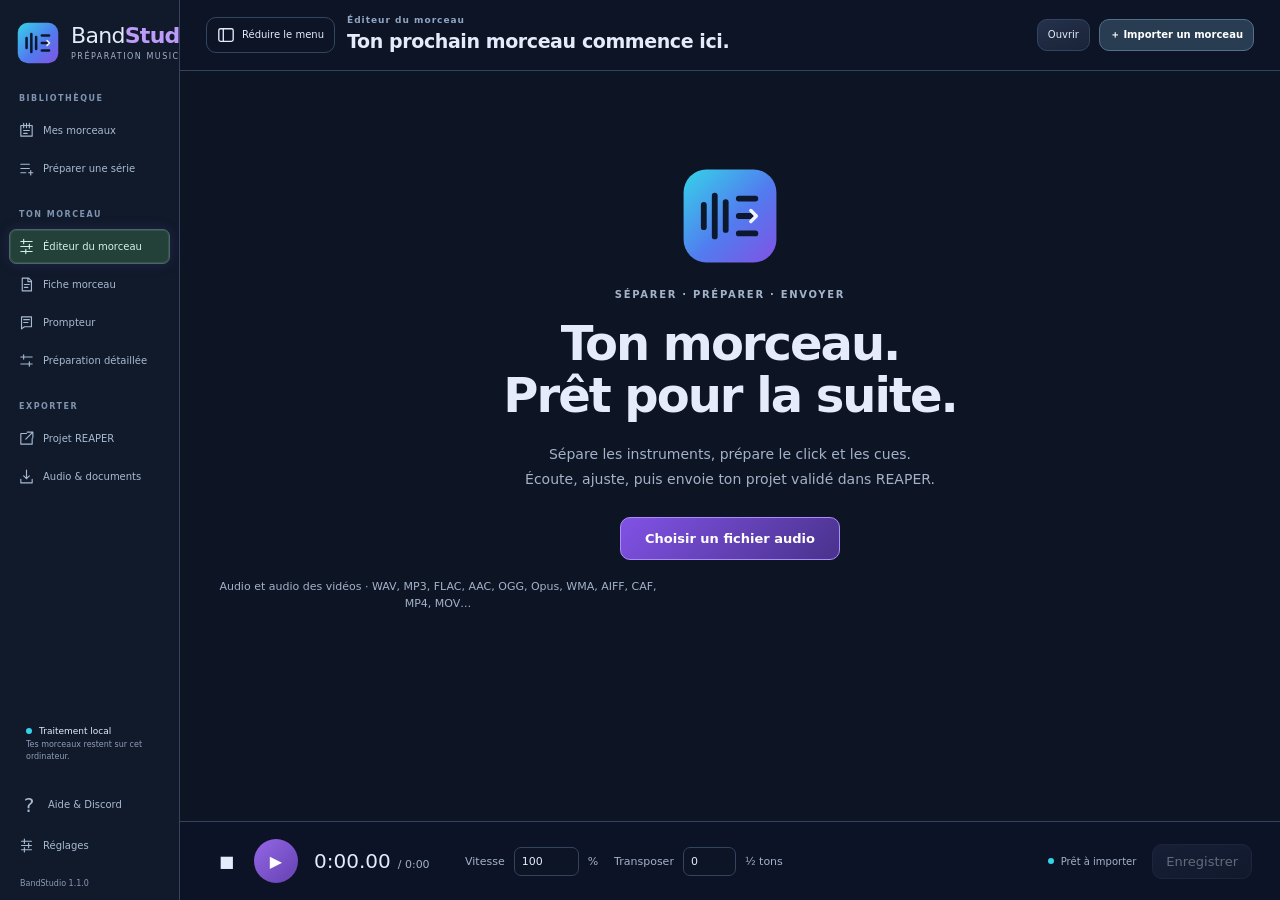
==== commit 56b02153: "Publier la refonte de la préparation, de l’éditeur et du calage musical de BandStudio" ====
--- a/desktop/studio/web/index.html
+++ b/desktop/studio/web/index.html
@@ -1,7 +1,7 @@
 <!doctype html>
 <html lang="fr"><head><meta charset="utf-8"><meta name="viewport" content="width=device-width,initial-scale=1">
 <meta http-equiv="Content-Security-Policy" content="default-src 'none'; script-src 'self'; style-src 'self'; img-src 'self' data:; connect-src 'none'">
-<title>BandStudio</title><link rel="stylesheet" href="studio.css"><link rel="stylesheet" href="preparation.css"><link rel="stylesheet" href="batch.css"><link rel="stylesheet" href="progress.css"><script src="diagnostics.js" defer></script><script src="studio.js" defer></script><script src="advanced.js" defer></script><script src="preparation.js" defer></script><script src="artwork.js" defer></script><script src="batch.js" defer></script><script src="support.js" defer></script><link rel="stylesheet" href="support.css"><link rel="stylesheet" href="manual-editor.css"><script src="manual-editor.js" defer></script><link rel="stylesheet" href="song-sheet.css"><script src="song-sheet.js" defer></script><script src="progress.js" defer></script><script src="chord-sources.js" defer></script><link rel="stylesheet" href="workspace.css"><script src="section-style.js" defer></script><script src="workspace.js" defer></script><link rel="stylesheet" href="structure-review.css"><link rel="stylesheet" href="structure-compare.css"><script src="structure-compare.js" defer></script><script src="structure-review.js" defer></script><link rel="stylesheet" href="experience.css"><script src="experience.js" defer></script></head>
+<title>BandStudio</title><link rel="stylesheet" href="studio.css"><link rel="stylesheet" href="preparation.css"><link rel="stylesheet" href="batch.css"><link rel="stylesheet" href="progress.css"><script src="diagnostics.js" defer></script><script src="studio.js" defer></script><script src="advanced.js" defer></script><script src="preparation.js" defer></script><script src="artwork.js" defer></script><script src="batch.js" defer></script><script src="support.js" defer></script><link rel="stylesheet" href="support.css"><link rel="stylesheet" href="manual-editor.css"><script src="manual-editor.js" defer></script><link rel="stylesheet" href="song-sheet.css"><script src="song-sheet.js" defer></script><script src="progress.js" defer></script><script src="chord-sources.js" defer></script><link rel="stylesheet" href="workspace.css"><script src="section-style.js" defer></script><script src="workspace.js" defer></script><link rel="stylesheet" href="structure-review.css"><link rel="stylesheet" href="structure-compare.css"><script src="structure-compare.js" defer></script><script src="structure-review.js" defer></script><link rel="stylesheet" href="experience.css"><script src="experience.js" defer></script><script src="review-passages.js" defer></script></head>
 <body>
 <aside class="rail"><div class="brand"><img src="icon.svg" alt=""><span>Band<strong>Studio</strong><small>PRÉPARATION MUSICALE</small></span></div><span class="nav-label">MON ATELIER</span><button data-view="library" class="nav"><b>♫</b>Mes morceaux</button><button data-view="prepare" class="nav"><b>✧</b>Séparer & analyser</button><button data-view="studio" class="nav active"><b>▥</b>Pistes & structure</button><button data-view="guides" class="nav"><b>◴</b>Click & cues</button><button data-view="prompter" class="nav"><b>▤</b>Paroles & accords</button><button data-view="tools" class="nav"><b>↗</b>Exports audio</button><div class="nav-divider"></div><button data-view="delivery" class="nav delivery-nav"><b>✓</b>Valider & envoyer</button><div class="spacer"></div><div class="rail-note"><span class="dot"></span>Traitement local<small>Tes morceaux restent sur cet ordinateur.</small></div><button data-support class="nav"><b>?</b>Aide & Discord</button><button data-view="settings" class="nav"><b>⚙</b>Réglages</button><span class="version">BandStudio 1.1.0</span></aside>
 <div class="app"><header><div><div class="eyebrow">ATELIER DE PRÉPARATION <span class="dot"></span> POUR REAPER</div><h1 id="title">Ton prochain morceau commence ici.</h1></div><div class="header-actions"><button data-action="open">Ouvrir</button><button data-action="import" class="primary">＋ Importer un morceau</button></div></header>
@@ -15,9 +15,9 @@
 <aside class="inspector"><div class="eyebrow">VÉRIFIER UN PASSAGE</div><h2 id="selectionName">Le morceau entier</h2><p id="selectionInfo">Clique sur une section ou définis une plage.</p><div class="range-inputs"><label>Début (s)<input id="loopStart" type="number" min="0" step="0.01" value="0"></label><label>Fin (s)<input id="loopEnd" type="number" min="0" step="0.01" value="0"></label></div><button id="loopToggle" class="wide">↻ Boucler ce passage</button><button id="editSection" class="wide" hidden>Modifier la section</button><div class="range-inputs"><button id="splitSection">Scinder ici</button><button id="mergeSection">Fusionner →</button></div><button data-view="guides" class="wide">◴ Appels & décomptes</button><div class="divider"></div><div class="eyebrow">TES REPÈRES</div><div id="cueList" class="cue-list"></div><button id="addCue" class="wide">＋ Ajouter un repère</button><div class="divider"></div><label class="notes-label">Notes de préparation<textarea id="notes" placeholder="Placement, groove, passage à revoir…"></textarea></label><button id="saveNotes" class="wide">Enregistrer mes notes</button></aside></div>
 </div></section>
 <section id="view-library" class="view" hidden><div class="page-heading"><div class="eyebrow">TA BIBLIOTHÈQUE LOCALE</div><h2>Les morceaux</h2><p>Chaque projet conserve ses pistes, ses sections, ses repères et ses réglages de préparation.</p></div><div id="library" class="song-list"></div><div class="library-actions"><button data-action="open">Ouvrir un autre projet…</button><button id="restoreProject" disabled>Restaurer le dernier morceau supprimé</button></div><div class="setlist-panel"><div class="annotation-toolbar"><select id="setlistChoice"><option value="">Choisir une setlist</option></select><input id="setlistName" maxlength="120" placeholder="Nom de la setlist"><button id="saveSetlist">Enregistrer la setlist</button><button id="newSetlist">＋ Nouvelle</button></div><div id="setlistSongs"></div></div></section>
-<section id="view-prepare" class="view" hidden><div class="page-heading"><div class="eyebrow">COMPRENDRE LE MORCEAU</div><h2>Séparer & analyser</h2><p>Les calculs tournent sur ce Mac. Tu peux continuer à écouter pendant l’analyse.</p></div><div class="cards preparation"><article><span class="step">01</span><h3>Séparer les instruments</h3><p>Retrouve la batterie, la basse, le chant et l’accompagnement sur des pistes indépendantes.</p><label>Profil<select id="model"><option value="htdemucs" selected>4 pistes · standard (recommandé)</option><option value="htdemucs_ft">4 pistes · affiné (beaucoup plus long)</option><option value="htdemucs_6s">6 pistes · ajoute guitare et piano (expérimental)</option></select></label><small>Chant, batterie, basse et autres instruments. Le profil affiné effectue 4 passages en mode Équilibré : le calcul est beaucoup plus long, surtout sur processeur.</small><label>Calcul<select id="separationQuality"><option value="standard">Équilibré · recommandé</option><option value="careful">Approfondi · nettement plus long</option><option value="fast">Rapide · qualité potentiellement réduite</option></select></label><button class="primary" data-analysis="separate">Séparer les pistes</button><small>Les modèles sont déjà installés. La qualité dépend de l’enregistrement. Le calcul peut être long sur ce Mac.</small></article><article><span class="step">02</span><h3>Trouver les temps</h3><p>Détecte le tempo et les pulsations du morceau pour t’aider à repérer son rythme.</p><div class="metric"><span id="bpmValue">—</span><small id="bpmKind">BPM estimés</small></div><p id="tempoDetail"></p><p id="tempoStatus" role="status"></p><div class="annotation-toolbar"><button id="editTempo">Corriger le tempo</button><button id="unlockTempo" hidden>Déverrouiller le calage</button></div><button data-studio-task="smartgrid" class="primary">Détecter les temps et mesures</button><button data-analysis="grid">Détection simple des pulsations</button><small>Chaque clic recalcule les temps. Les mesures restent à vérifier ; décoche « Protéger le calage » dans Click & cues pour remplacer un calage protégé.</small></article><article><span class="step">03</span><h3>Comprendre la structure</h3><p>Propose les introductions, couplets, refrains, ponts et passages instrumentaux.</p><div class="feature-note">Les breaks courts restent visibles.<br>Tes sections manuelles sont préservées.</div><button data-analysis="structure">Analyser la structure</button><small>SongFormer · propositions à vérifier à l’écoute. Les traitements sont effectués l’un après l’autre.</small></article></div><div class="cards preparation"><article><span class="step">04</span><h3>Paroles synchronisées</h3><p>Transcription locale du chant. Corrige ensuite le texte et les horaires dans le prompteur.</p><label>Langue<select id="lyricsLanguage"><option value="auto">Détection automatique</option><option value="fr">Français</option><option value="en">Anglais</option></select></label><button data-analysis="lyrics">Transcrire les paroles</button><small>Whisper · la piste de chant séparée est utilisée si elle existe.</small></article><article><span class="step">05</span><h3>Accords sur Internet</h3><p>Retrouve une grille publiée, puis cale ses accords sur les temps et contretemps du morceau.</p><button data-analysis="chords">Rechercher une grille Internet</button><small>Recherche automatique sur 5 catalogues et recherches ciblées vers 13 sources. Seuls le titre et l’artiste sont recherchés ; ton audio reste sur ce Mac. Version, capo et calage restent à vérifier.</small><div id="chordReferencePrepare"></div></article><article><span class="step">06</span><h3>Comprendre la batterie</h3><p>Repère grosse caisse, caisse claire, toms, charleston et cymbales. Visualise le rythme et exporte-le en MIDI.</p><button data-analysis="drumsep" class="primary">Séparer les éléments de batterie</button><p>Grosse caisse, caisse claire, toms et cymbales/charleston sur 4 pistes. La batterie complète reste une référence : utilise son Solo pour la comparer.</p><button data-analysis="drums">Transcrire la batterie en MIDI</button><small>Sépare la piste batterie avant l’analyse. ADTOF fournit une proposition, pas une partition garantie.</small></article></div><div class="cards preparation"><article><h3>Chant principal et chœurs</h3><p>Sépare d’abord les instruments, puis crée deux sous-pistes à partir du chant. La piste complète reste disponible pour comparer.</p><button id="splitVocals">Séparer le chant et les chœurs</button><small>Sous Windows : installe « Chant principal et chœurs » dans Réglages → Analyses locales. UVR Karaoke 2 · calcul local. Les voix peuvent se mélanger selon l’enregistrement.</small></article><article><h3>Guitares</h3><p>Choisis le profil « 6 pistes » pour obtenir une piste Guitare, puis écoute-la en Solo ou exporte-la vers REAPER.</p><small>Solo et rythmique restent réunis dans cette piste. Tu peux découper leurs passages dans REAPER ; lorsqu’ils jouent ensemble, ce modèle ne les sépare pas.</small></article></div><div class="callout"><strong>Une section et un repère ont chacun leur place.</strong><p>La section décrit un passage entier. Le repère indique un instant précis : fill, arrêt, reprise ou consigne. Tu peux ajouter les deux dans l’atelier.</p><button data-action="exportCues">Exporter les sections et repères</button></div></section>
+<section id="view-prepare" class="view" hidden><div class="page-heading"><div class="eyebrow">COMPRENDRE LE MORCEAU</div><h2>Séparer & analyser</h2><p>Les calculs tournent sur ce Mac. Tu peux continuer à écouter pendant l’analyse.</p></div><div class="cards preparation"><article><span class="step">01</span><h3>Séparer les instruments</h3><p>Retrouve la batterie, la basse, le chant et l’accompagnement sur des pistes indépendantes.</p><label>Profil<select id="model"><option value="htdemucs" selected>4 pistes · standard (recommandé)</option><option value="htdemucs_ft">4 pistes · affiné (beaucoup plus long)</option><option value="htdemucs_6s">6 pistes · ajoute guitare et piano (expérimental)</option></select></label><small>Chant, batterie, basse et autres instruments. Le profil affiné effectue 4 passages en mode Équilibré : le calcul est beaucoup plus long, surtout sur processeur.</small><label>Calcul<select id="separationQuality"><option value="standard">Équilibré · recommandé</option><option value="careful">Approfondi · nettement plus long</option><option value="fast">Rapide · qualité potentiellement réduite</option></select></label><button class="primary" data-analysis="separate">Séparer les pistes</button><small>Les modèles sont déjà installés. La qualité dépend de l’enregistrement. Le calcul peut être long sur ce Mac.</small></article><article><span class="step">02</span><h3>Trouver les temps</h3><p>Détecte le tempo et les pulsations du morceau pour t’aider à repérer son rythme.</p><div class="metric"><span id="bpmValue">—</span><small id="bpmKind">BPM estimés</small></div><p id="tempoDetail"></p><p id="tempoStatus" role="status"></p><div class="annotation-toolbar"><button id="editTempo">Corriger le tempo</button><button id="unlockTempo" hidden>Déverrouiller le calage</button></div><button data-studio-task="smartgrid" class="primary">Détecter les temps et mesures</button><button data-analysis="grid">Détection simple des pulsations</button><small>Chaque clic recalcule les temps. Les mesures restent à vérifier ; décoche « Protéger le calage » dans Éditeur → Métronome pour remplacer un calage protégé.</small></article><article><span class="step">03</span><h3>Comprendre la structure</h3><p>Propose les introductions, couplets, refrains, ponts et passages instrumentaux.</p><div class="feature-note">Les breaks courts restent visibles.<br>Tes sections manuelles sont préservées.</div><button data-analysis="structure">Analyser la structure</button><small>SongFormer · propositions à vérifier à l’écoute. Les traitements sont effectués l’un après l’autre.</small></article></div><div class="cards preparation"><article><span class="step">04</span><h3>Paroles synchronisées</h3><p>Transcription locale du chant. Le texte et les horaires se corrigent dans l’éditeur du morceau.</p><label>Langue<select id="lyricsLanguage"><option value="auto">Détection automatique</option><option value="fr">Français</option><option value="en">Anglais</option></select></label><button data-analysis="lyrics">Transcrire les paroles</button><small>Whisper · la piste de chant séparée est utilisée si elle existe.</small></article><article><span class="step">05</span><h3>Accords sur Internet</h3><p>Retrouve une grille publiée, puis cale ses accords sur les temps et contretemps du morceau.</p><button data-analysis="chords">Rechercher une grille Internet</button><small>Recherche automatique sur 5 catalogues et recherches ciblées vers 13 sources. Seuls le titre et l’artiste sont recherchés ; ton audio reste sur ce Mac. Version, capo et calage restent à vérifier.</small><div id="chordReferencePrepare"></div></article><article><span class="step">06</span><h3>Comprendre la batterie</h3><p>Repère grosse caisse, caisse claire, toms, charleston et cymbales. Visualise le rythme et exporte-le en MIDI.</p><button data-analysis="drumsep" class="primary">Séparer les éléments de batterie</button><p>Grosse caisse, caisse claire, toms et cymbales/charleston sur 4 pistes. La batterie complète reste une référence : utilise son Solo pour la comparer.</p><button data-analysis="drums">Transcrire la batterie en MIDI</button><small>Sépare la piste batterie avant l’analyse. ADTOF fournit une proposition, pas une partition garantie.</small></article></div><div class="cards preparation"><article><h3>Chant principal et chœurs</h3><p>Sépare d’abord les instruments, puis crée deux sous-pistes à partir du chant. La piste complète reste disponible pour comparer.</p><button id="splitVocals">Séparer le chant et les chœurs</button><small>Sous Windows : installe « Chant principal et chœurs » dans Réglages → Analyses locales. UVR Karaoke 2 · calcul local. Les voix peuvent se mélanger selon l’enregistrement.</small></article><article><h3>Guitares</h3><p>Choisis le profil « 6 pistes » pour obtenir une piste Guitare, puis écoute-la en Solo ou exporte-la vers REAPER.</p><small>Solo et rythmique restent réunis dans cette piste. Tu peux découper leurs passages dans REAPER ; lorsqu’ils jouent ensemble, ce modèle ne les sépare pas.</small></article></div><div class="callout"><strong>Une section et un repère ont chacun leur place.</strong><p>La section décrit un passage entier. Le repère indique un instant précis : fill, arrêt, reprise ou consigne. Tu peux ajouter les deux dans l’atelier.</p><button data-action="exportCues">Exporter les sections et repères</button></div></section>
 <section id="view-guides" class="view" hidden><div class="page-heading"><div class="eyebrow">TES REPÈRES DANS LES OREILLES</div><h2>Click & cues</h2><p>Les réglages sont enregistrés dans ce morceau. Les guides gardent leur voix lorsque tu transposes la musique.</p></div><div class="callout"><strong>Calage des mesures</strong><p id="rhythmStatus"></p><p id="guideTempoDetail"></p><label class="checkbox"><input id="lockGrid" type="checkbox">Protéger le calage contre une nouvelle analyse</label><div class="annotation-toolbar"><button data-studio-task="smartgrid">Détecter les temps et mesures</button><button id="markDownbeat">Placer le « 1 » à la tête de lecture</button><button id="tapTempo">Taper le tempo</button><span id="tapResult"></span></div><small>La détection propose le premier temps lorsque les mesures sont régulières. Vérifie à l’écoute ; les changements de signature restent à régler manuellement.</small></div><form id="guideForm"><div id="guideFields" class="cards settings-grid"></div><div class="sticky-actions"><span id="guideStatus"></span><button type="button" data-action="guides">Actualiser les guides</button><button type="submit" class="primary">Appliquer au morceau</button><button type="button" data-action="saveDefaults">Utiliser pour les futurs imports</button></div></form></section>
-<section id="view-prompter" class="view" hidden><div class="page-heading"><div class="eyebrow">RESTER DANS LE MORCEAU</div><h2>Paroles & accords</h2></div><div class="annotation-toolbar"><label>Tonalité du morceau<select id="songKey"></select></label><button data-studio-task="key">Détecter la tonalité</button><label>Capo<input id="capo" type="number" min="0" max="12" step="1" value="0"></label><small>Le capo change les accords affichés, sans modifier le son.</small></div><div class="stage"><p id="stageKey"></p><div class="stage-meta"><span id="stageBeat">—</span><span id="stageBPM">— BPM</span><span id="stageCount"></span></div><div class="eyebrow">MAINTENANT</div><h2 id="stageSection">Prêt à jouer</h2><div id="stageChord" class="stage-chord">—</div><p id="stageLyric" class="stage-lyric"></p><p id="stageNextLyric"></p><div id="stageNext" class="stage-next"></div><div id="drumGrid" class="drum-grid"></div></div><article id="chordReferencePrompter"></article><div class="annotation-toolbar"><select id="annotationKind"><option value="lyrics">Paroles synchronisées</option><option value="chords">Accords</option></select><button id="addAnnotation">＋ Ajouter une entrée</button><button data-action="midi">Exporter la batterie en MIDI</button><button data-action="showExport">Afficher l’export</button></div><div id="annotations" class="annotation-list"></div></section>
+<section id="view-prompter" class="view" hidden><div class="page-heading"><div class="eyebrow">RESTER DANS LE MORCEAU</div><h2>Paroles & accords</h2></div><div class="annotation-toolbar"><label>Tonalité d’origine<select id="songKey"></select></label><button data-studio-task="key">Détecter la tonalité</button><label>Capo<input id="capo" type="number" min="0" max="12" step="1" value="0"></label><small>Le capo change les accords affichés, sans modifier le son.</small></div><div class="stage"><p id="stageKey"></p><div class="stage-meta"><span id="stageBeat">—</span><span id="stageBPM">— BPM</span><span id="stageCount"></span></div><div class="eyebrow">MAINTENANT</div><h2 id="stageSection">Prêt à jouer</h2><div id="stageChord" class="stage-chord">—</div><p id="stageLyric" class="stage-lyric"></p><p id="stageNextLyric"></p><div id="stageNext" class="stage-next"></div><div id="drumGrid" class="drum-grid"></div></div><article id="chordReferencePrompter"></article><div class="annotation-toolbar"><select id="annotationKind"><option value="lyrics">Paroles synchronisées</option><option value="chords">Accords</option></select><button id="addAnnotation">＋ Ajouter une entrée</button><button data-action="midi">Exporter la batterie en MIDI</button><button data-action="showExport">Afficher l’export</button></div><div id="annotations" class="annotation-list"></div></section>
 <section id="view-tools" class="view" hidden><div class="page-heading"><div class="eyebrow">CONSERVER · PARTAGER</div><h2>Exports complémentaires</h2><p>Traitements locaux. Les exports conservent les fichiers originaux de ton projet.</p></div><div class="cards preparation">
 
 <article><h3>Exporter les stems</h3><p>Un fichier par piste, au tempo et à la hauteur d’origine. Les noms, niveaux, panoramiques et départs sont joints dans pistes.json.</p><label>Format<select id="stemFormat"><option value="wav">WAV · 24 bits</option><option value="flac">FLAC · sans perte</option><option value="mp3">MP3 · 320 kbit/s</option><option value="m4a">AAC / M4A · 256 kbit/s</option></select></label><button id="exportStems">Exporter les pistes séparées</button></article>
@@ -46,10 +46,11 @@
 <div class="page-heading"><div class="eyebrow">LA DERNIÈRE ÉCOUTE</div><h2>Prêt pour REAPER.</h2><p>Vérifie la préparation, valide ton morceau, puis continue dans REAPER.</p></div>
 <div class="delivery-layout"><article class="delivery-summary"><div class="eyebrow">LE PROJET À TRANSMETTRE</div><h3 id="deliveryName">Aucun morceau ouvert</h3><div id="deliveryMetrics" class="delivery-metrics"></div><div id="deliveryTracks" class="delivery-tracks"></div><p id="deliveryOptions"></p><div class="callout"><strong>Un dossier complet, prêt à ouvrir.</strong><p>Pistes indépendantes, médias audio, tempo, régions, repères et guides. La vitesse et la transposition choisies sont appliquées. Tes sources restent disponibles dans BandStudio.</p></div></article>
 <article class="delivery-review"><span id="deliveryStatus" class="status-pill">À préparer</span><h3>Valider la préparation</h3><p>Écoute les passages importants et confirme ces trois points.</p><form id="validationForm"><label class="review-check"><input type="checkbox" id="reviewAudio" required><span>J’ai vérifié les pistes et le mix<small>Instruments, volumes, solos et pistes muettes.</small></span></label><label class="review-check"><input type="checkbox" id="reviewGrid" required><span>Le tempo et les sections sont corrects<small>Premier temps, couplets, refrains et repères.</small></span></label><label class="review-check"><input type="checkbox" id="reviewGuides" required><span>Le click et les cues me conviennent<small>Annonces, décomptes et choix de leur export.</small></span></label><button type="submit" class="primary wide" id="validateProject">Valider ce morceau</button></form><p id="validationHint" role="status"></p><div class="divider"></div><button id="sendReaper" class="primary wide">Ouvrir dans REAPER ↗</button><button id="saveReaper" class="wide">Exporter le projet REAPER</button><button data-action="showExport" class="wide">Afficher le dernier export</button><small>Chaque envoi crée un nouveau dossier. Une modification de la préparation demande une nouvelle validation.</small></article></div></section></main>
-<footer><div class="transport-buttons"><button data-action="stop" title="Arrêter et revenir au début">■</button><button type="button" data-action="play" id="play" class="play" title="Lecture / pause · Espace">▶</button></div><div class="time"><strong id="position">0:00.00</strong><span id="duration">/ 0:00</span></div><label class="speed">Vitesse <input id="rate" type="number" min="50" max="150" step="1" value="100"><span>%</span></label><label class="pitch">Tonalité <input id="pitch" type="number" min="-12" max="12" step="1" value="0"><span>½ tons</span></label><div class="spacer"></div><span class="local-status"><span class="dot"></span><span id="countBadge" hidden></span><span id="transportStatus">Prêt à importer</span></span><button data-action="save" title="Enregistrer le projet">Enregistrer</button></footer>
+<footer><div class="transport-buttons"><button data-action="stop" title="Arrêter et revenir au début">■</button><button type="button" data-action="play" id="play" class="play" title="Lecture / pause · Espace">▶</button></div><div class="time"><strong id="position">0:00.00</strong><span id="duration">/ 0:00</span></div><label class="speed">Vitesse <input id="rate" type="number" min="50" max="150" step="1" value="100"><span>%</span></label><label class="pitch">Transposer <input id="pitch" type="number" min="-12" max="12" step="1" value="0"><span>½ tons</span></label><div class="spacer"></div><span class="local-status"><span class="dot"></span><span id="countBadge" hidden></span><span id="transportStatus">Prêt à importer</span></span><button data-action="save" title="Enregistrer le projet">Enregistrer</button></footer>
 </div>
 <dialog id="editor"><form id="editForm"><div class="eyebrow" id="editorType">SECTION</div><h2 id="editorTitle">Créer une section</h2><label>Nom<input id="editName" required maxlength="160" autocomplete="off"></label><div class="range-inputs"><label>Début (s)<input id="editStart" type="number" min="0" step="0.001" required></label><label id="endField">Fin (s)<input id="editEnd" type="number" min="0" step="0.001"></label></div><label>Annonce vocale personnalisée<input id="editCallText" maxlength="240" placeholder="Laisser vide pour annoncer le nom"></label><label class="checkbox"><input id="editAnnounce" type="checkbox" checked>Annoncer ce passage</label><label id="lockField" class="checkbox"><input id="editLock" type="checkbox" checked>Protéger cette section pendant l’analyse</label><div class="dialog-actions"><button type="button" id="deleteItem" class="danger">Supprimer</button><div class="spacer"></div><button type="button" id="closeEditor">Annuler</button><button type="submit" class="primary">Enregistrer</button></div></form></dialog>
 
 <dialog id="annotationEditor"><form id="annotationForm"><h2 id="annotationTitle">Modifier une entrée</h2><label>Texte<textarea id="annotationText" required maxlength="1000"></textarea></label><div class="range-inputs"><label>Début (s)<input id="annotationStart" type="number" min="0" step="0.001" required></label><label>Fin (s)<input id="annotationEnd" type="number" min="0" step="0.001" required></label></div><details id="wordEditor"><summary>Modifier les horaires de chaque mot</summary><p>Début et fin en secondes. Les mots restent dans les limites de la ligne.</p><div class="annotation-toolbar"><button type="button" id="distributeWords">Répartir les mots</button><button type="button" id="clearWords">Retirer les horaires des mots</button></div><div id="wordRows"></div><p id="wordError" role="status"></p></details><div class="dialog-actions"><button type="button" id="deleteAnnotation" class="danger">Supprimer</button><div class="spacer"></div><button type="button" data-close="annotationEditor">Annuler</button><button type="submit" class="primary">Enregistrer</button></div></form></dialog>
 <dialog id="trackEditor"><form id="trackForm"><h2>Modifier la piste</h2><label>Nom<input id="trackName" required maxlength="120"></label><label>Instrument<select id="trackRole"><option value="source">Original</option><option value="drums">Batterie</option><option value="drum_kick">Grosse caisse</option><option value="drum_snare">Caisse claire</option><option value="drum_toms">Toms</option><option value="drum_cymbals">Cymbales / charleston</option><option value="bass">Basse</option><option value="vocals">Chant</option><option value="guitar">Guitare</option><option value="piano">Piano</option><option value="other">Autres instruments</option><option value="take">Prise</option></select></label><div class="range-inputs"><label>Départ (s)<input id="trackOffset" type="number" min="-120" max="43200" step="0.001" required></label><label>Pan · gauche −1 / droite +1<input id="trackPan" type="number" min="-1" max="1" step="0.05" required></label></div><div class="dialog-actions"><button type="button" id="deleteTrack" class="danger">Retirer la piste</button><div class="spacer"></div><button type="button" data-close="trackEditor">Annuler</button><button type="submit" class="primary">Enregistrer</button></div><small>Retirer une piste conserve son fichier dans le projet.</small></form></dialog>
-<dialog id="deleteProjectDialog"><h2>Supprimer ce morceau ?</h2><p id="deleteProjectName"></p><p>Le projet et ses pistes seront déplacés dans la corbeille BandStudio. Tu pourras les restaurer depuis Mes morceaux.</p><div class="dialog-actions"><button data-close="deleteProjectDialog">Garder le morceau</button><button id="confirmDeleteProject" class="danger">Déplacer dans la corbeille</button></div></dialog></body></html>
+<dialog id="renameProjectDialog" aria-labelledby="renameProjectTitle"><form id="renameProjectForm"><h2 id="renameProjectTitle">Renommer le morceau</h2><label>Nouveau nom<input id="renameProjectName" required maxlength="200" autocomplete="off"></label><div class="dialog-actions"><button type="button" data-close="renameProjectDialog">Annuler</button><button type="submit" class="primary">Enregistrer</button></div></form></dialog>
+<dialog id="deleteProjectDialog"><h2>Supprimer ce morceau ?</h2><p id="deleteProjectName"></p><p>Ce morceau sera retiré de la bibliothèque et conservé dans la corbeille BandStudio. Tu pourras le restaurer depuis Mes morceaux. Les autres morceaux restent inchangés.</p><div class="dialog-actions"><button data-close="deleteProjectDialog">Garder le morceau</button><button id="confirmDeleteProject" class="danger">Déplacer dans la corbeille</button></div></dialog></body></html>
--- a/desktop/studio/web/manual-editor.css
+++ b/desktop/studio/web/manual-editor.css
@@ -10,5 +10,8 @@
 
 .chord-source{padding:14px 0;border-top:1px solid var(--border)}
 .chord-source>button{margin:8px 8px 0 0}.chord-source .annotation-toolbar{margin:12px 0}
+.chord-source>strong,.chord-source>[data-palette-key]{display:block}
+.chord-source>[data-palette-key]{margin-top:12px}
+.chord-alignment-details{margin:4px 0 12px;color:var(--muted)}
 .chord-catalog{margin-top:18px}.chord-catalog summary{cursor:pointer;font-weight:600;padding:10px 0}
 .chord-provider{display:flex;align-items:center;gap:10px;flex-wrap:wrap;margin:10px 0}
--- a/desktop/studio/web/song-sheet.css
+++ b/desktop/studio/web/song-sheet.css
@@ -35,7 +35,9 @@
 .sheet-bar-heading{display:flex;align-items:center;gap:5px;margin-bottom:5px;min-height:16px}
 .sheet-bar-heading button{padding:0;background:none;border:0;border-radius:0;color:#84907e;font-size:9px;line-height:1.2;letter-spacing:.3px}
 .sheet-bar-heading small{display:none;margin-left:auto;font-size:9px;color:#8b9185;font-variant-numeric:tabular-nums}.sheet-details .sheet-bar-heading small{display:block}
-.sheet-partial{font-size:8px;color:#ae9270;font-style:italic}
+.sheet-entry-fragment{display:flex;align-items:center;flex-wrap:wrap;gap:5px 14px;background:#f7f8f2;border-right:0}
+.sheet-entry-fragment .sheet-bar-heading{margin:0}
+.sheet-entry-fragment .sheet-lane-lyrics.has-entries{margin:0;border:0;padding:0}
 .sheet-lane{display:flex;flex-direction:column;gap:3px;min-width:0}
 .sheet-lane-chords{flex-direction:row;flex-wrap:wrap;align-items:stretch;gap:0;min-height:24px}
 .sheet-lane-lyrics.has-entries{margin-top:5px;border-top:1px solid #e4dbce;padding-top:6px}
--- a/desktop/studio/web/workspace.css
+++ b/desktop/studio/web/workspace.css
@@ -20,3 +20,23 @@
 
 .rail .sidebar-collapse{display:flex;align-items:center;justify-content:center;flex-shrink:0;min-height:36px;padding:8px 6px;margin-bottom:4px;background:#33486b;border-color:#7495c4;color:#f4f7ff;font-size:11px;font-weight:600;letter-spacing:0}
 .rail .sidebar-collapse:hover{background:#405c83;border-color:#9cbbe7}
+
+/* All musical edits share the workshop; other views are read-only projections. */
+.workspace-tabs{flex-wrap:wrap}
+.workspace-editor-panel{padding:20px 16px;border-top:1px solid var(--line,#293349);min-width:0}
+.workspace-editor-panel .annotation-list{max-height:480px;overflow:auto}
+.workspace-editor-panel .settings-grid{grid-template-columns:repeat(auto-fit,minmax(min(280px,100%),1fr))}
+.workspace-editor-panel .callout{margin:0 0 16px}
+.workspace-editor-panel .sticky-actions{position:static;flex-wrap:wrap}
+.workspace-editor-panel .lyrics-tools{margin:0 0 18px}
+#workspace[data-editor=lyrics] .workspace-empty,#workspace[data-editor=chords] .workspace-empty,#workspace[data-editor=rhythm] .workspace-empty{display:none}
+#workspace[data-editor=lyrics] .workspace-shortcuts,#workspace[data-editor=chords] .workspace-shortcuts,#workspace[data-editor=rhythm] .workspace-shortcuts{display:none}
+
+#workspace:not([data-editor=structure]) #structureReview{display:none}
+#workspace.contextual-editor .inspector{display:none}
+#workspace.contextual-editor .workspace-grid{grid-template-columns:minmax(0,1fr)}
+#workspace.contextual-editor .arrangement{grid-column:1/-1}
+#structureTable+#structureReview,#structureReview{margin-bottom:14px}
+
+.workspace-editor-panel .analysis-progress.idle{display:none}
+.word-edit-row .word-timing-review {border-bottom: 2px dashed var(--warning, #e6b05c);}
--- a/desktop/studio/web/experience.css
+++ b/desktop/studio/web/experience.css
@@ -4,3 +4,21 @@
 @media(max-width:1300px){.rail{width:180px;padding-left:9px;padding-right:9px}.rail .nav{font-size:10px;gap:8px;padding:8px}.workspace-heading{flex-wrap:wrap;gap:14px}.workspace-heading .workspace-metrics{margin-left:auto}.workspace-quick-prepare{margin-left:0}.workspace-navigation{margin-left:auto}.workspace-quick-prepare>small{display:none}.workspace-metrics{gap:14px}.structure-review{padding:17px}.structure-review-actions #exportStructure{margin-left:auto}}
 @media(max-width:1000px){.rail{width:161px}.rail .nav{font-size:10px;gap:7px}.nav-icon{width:15px;height:15px}.rail .brand{margin-left:3px;margin-right:0}.header-actions [data-action=open]{display:none}header{padding:13px 18px!important}main{padding-left:18px;padding-right:18px}.structure-review-heading>div{flex-basis:auto}.structure-review-heading strong{font-size:16px}.structure-review-heading{gap:12px}.structure-review-heading #reviewStructure{font-size:10px}.structure-review-actions{gap:6px}.structure-review-actions .primary{margin-left:auto}.workspace-heading h2{font-size:23px}.workspace-heading .workspace-metrics{display:none}}
 @media(max-width:760px){.rail{width:150px}.rail .nav{font-size:10px}.header-actions button{font-size:9px}.header-actions [data-action=import]{max-width:110px;white-space:normal}.sidebar-toggle span{display:none}header h1{font-size:15px!important}.header-start{gap:8px}.workspace-heading{flex-direction:row;align-items:center}.workspace-navigation{display:none}.structure-review{padding:13px}.structure-review-heading>div{flex-basis:100%}.structure-review-heading #reviewStructure{padding:7px 10px}.structure-review-actions .primary{margin-left:0}.structure-review-actions #exportStructure{margin-left:0;white-space:normal;text-align:left}main{padding-left:12px;padding-right:12px}}
+
+.song-workflow{display:flex;flex-wrap:wrap;gap:8px;margin:0 0 18px;padding:12px;background:#15243a;border:1px solid #36516d;border-radius:12px}
+.song-workflow>button{flex:1;min-width:160px;text-align:left;padding:11px 14px}
+.song-workflow>button:last-of-type{color:#b6efd8;border-color:#48786b}
+.song-review-links{display:flex;flex-wrap:wrap;gap:7px;flex-basis:100%}
+.song-review-links:empty{display:none}.song-review-links button{font-size:11px;color:#ebce9e;background:transparent;border-color:#6a5a40}
+.listening-checklist{margin:12px 0}.listening-checklist>summary{cursor:pointer;color:#b2c5df;font-size:12px;padding:8px 0}
+.import-preparation{margin-top:16px;font-size:12px;color:#b6cbe3}
+
+.workflow{display:none}
+.song-review{margin:0 0 20px;padding:15px 17px;border:1px solid #445775;border-radius:12px;background:#162339}
+.song-review-heading{display:flex;align-items:center;justify-content:space-between;gap:12px;margin-bottom:10px}
+.song-review-heading strong{font-size:14px}.song-review-heading span{font-size:11px;color:#e8c896}
+.song-review-controls{display:flex;align-items:flex-end;flex-wrap:wrap;gap:8px}
+.song-review-controls label{flex:1 1 280px;min-width:0;font-size:10px;color:var(--muted)}
+.song-review-controls select{display:block;width:100%;max-width:100%;margin-top:5px;font-size:12px;text-overflow:ellipsis}
+.song-review-controls button{font-size:11px;padding:9px 12px}.song-review>small{display:block;color:var(--muted);font-size:11px;margin-top:10px}
+@media(max-width:1000px){.song-review-controls label{flex-basis:100%}}
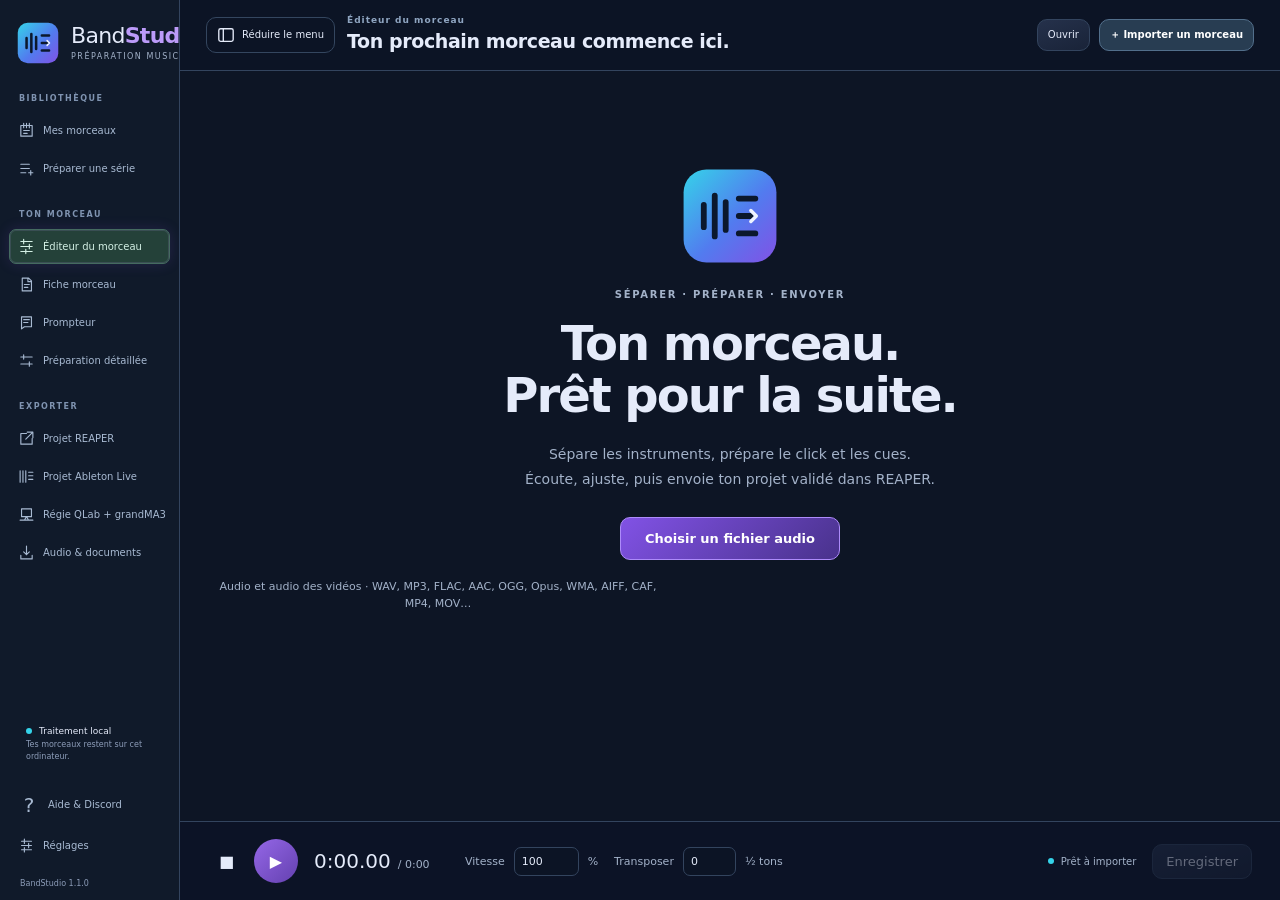
==== commit 22f3986d: "Ajoute les exports de concert et la saisie des repères en lecture" ====
--- a/desktop/studio/web/index.html
+++ b/desktop/studio/web/index.html
@@ -1,9 +1,9 @@
 <!doctype html>
 <html lang="fr"><head><meta charset="utf-8"><meta name="viewport" content="width=device-width,initial-scale=1">
 <meta http-equiv="Content-Security-Policy" content="default-src 'none'; script-src 'self'; style-src 'self'; img-src 'self' data:; connect-src 'none'">
-<title>BandStudio</title><link rel="stylesheet" href="studio.css"><link rel="stylesheet" href="preparation.css"><link rel="stylesheet" href="batch.css"><link rel="stylesheet" href="progress.css"><script src="diagnostics.js" defer></script><script src="studio.js" defer></script><script src="advanced.js" defer></script><script src="preparation.js" defer></script><script src="artwork.js" defer></script><script src="batch.js" defer></script><script src="support.js" defer></script><link rel="stylesheet" href="support.css"><link rel="stylesheet" href="manual-editor.css"><script src="manual-editor.js" defer></script><link rel="stylesheet" href="song-sheet.css"><script src="song-sheet.js" defer></script><script src="progress.js" defer></script><script src="chord-sources.js" defer></script><link rel="stylesheet" href="workspace.css"><script src="section-style.js" defer></script><script src="workspace.js" defer></script><link rel="stylesheet" href="structure-review.css"><link rel="stylesheet" href="structure-compare.css"><script src="structure-compare.js" defer></script><script src="structure-review.js" defer></script><link rel="stylesheet" href="experience.css"><script src="experience.js" defer></script><script src="review-passages.js" defer></script></head>
+<title>BandStudio</title><link rel="stylesheet" href="studio.css"><link rel="stylesheet" href="preparation.css"><link rel="stylesheet" href="batch.css"><link rel="stylesheet" href="progress.css"><script src="english.js" defer></script><script src="language.js" defer></script><script src="diagnostics.js" defer></script><script src="studio.js" defer></script><script src="advanced.js" defer></script><script src="preparation.js" defer></script><script src="artwork.js" defer></script><script src="batch.js" defer></script><script src="support.js" defer></script><link rel="stylesheet" href="support.css"><link rel="stylesheet" href="manual-editor.css"><script src="manual-editor.js" defer></script><link rel="stylesheet" href="song-sheet.css"><script src="song-sheet.js" defer></script><script src="progress.js" defer></script><script src="chord-sources.js" defer></script><link rel="stylesheet" href="workspace.css"><script src="section-style.js" defer></script><script src="workspace.js" defer></script><link rel="stylesheet" href="structure-review.css"><link rel="stylesheet" href="structure-compare.css"><script src="structure-compare.js" defer></script><script src="structure-review.js" defer></script><link rel="stylesheet" href="experience.css"><script src="experience.js" defer></script><script src="review-passages.js" defer></script><script src="show-export.js" defer></script><link rel="stylesheet" href="show-export.css"></head>
 <body>
-<aside class="rail"><div class="brand"><img src="icon.svg" alt=""><span>Band<strong>Studio</strong><small>PRÉPARATION MUSICALE</small></span></div><span class="nav-label">MON ATELIER</span><button data-view="library" class="nav"><b>♫</b>Mes morceaux</button><button data-view="prepare" class="nav"><b>✧</b>Séparer & analyser</button><button data-view="studio" class="nav active"><b>▥</b>Pistes & structure</button><button data-view="guides" class="nav"><b>◴</b>Click & cues</button><button data-view="prompter" class="nav"><b>▤</b>Paroles & accords</button><button data-view="tools" class="nav"><b>↗</b>Exports audio</button><div class="nav-divider"></div><button data-view="delivery" class="nav delivery-nav"><b>✓</b>Valider & envoyer</button><div class="spacer"></div><div class="rail-note"><span class="dot"></span>Traitement local<small>Tes morceaux restent sur cet ordinateur.</small></div><button data-support class="nav"><b>?</b>Aide & Discord</button><button data-view="settings" class="nav"><b>⚙</b>Réglages</button><span class="version">BandStudio 1.1.0</span></aside>
+<aside class="rail"><div class="brand"><img src="icon.svg" alt=""><span>Band<strong>Studio</strong><small>PRÉPARATION MUSICALE</small></span></div><span class="nav-label">MON ATELIER</span><button data-view="library" class="nav"><b>♫</b>Mes morceaux</button><button data-view="prepare" class="nav"><b>✧</b>Séparer & analyser</button><button data-view="studio" class="nav active"><b>▥</b>Pistes & structure</button><button data-view="guides" class="nav"><b>◴</b>Click & cues</button><button data-view="prompter" class="nav"><b>▤</b>Paroles & accords</button><button data-view="live" class="nav">Ableton Live</button><button data-view="regie" class="nav">QLab + grandMA3</button><button data-view="tools" class="nav"><b>↗</b>Exports audio</button><div class="nav-divider"></div><button data-view="delivery" class="nav delivery-nav"><b>✓</b>Valider & envoyer</button><div class="spacer"></div><div class="rail-note"><span class="dot"></span>Traitement local<small>Tes morceaux restent sur cet ordinateur.</small></div><button data-support class="nav"><b>?</b>Aide & Discord</button><button data-view="settings" class="nav"><b>⚙</b>Réglages</button><span class="version">BandStudio 1.1.0</span></aside>
 <div class="app"><header><div><div class="eyebrow">ATELIER DE PRÉPARATION <span class="dot"></span> POUR REAPER</div><h1 id="title">Ton prochain morceau commence ici.</h1></div><div class="header-actions"><button data-action="open">Ouvrir</button><button data-action="import" class="primary">＋ Importer un morceau</button></div></header>
 <div id="notice" role="status" hidden></div><div id="job" hidden><span class="spinner"></span><div><strong id="jobName"></strong><small id="jobDetail">Chargement…</small></div><button data-action="cancel">Annuler</button></div>
 <nav class="workflow" aria-label="Étapes de préparation"><button data-action="import"><span>1</span>Importer</button><i>›</i><button data-view="prepare"><span>2</span>Séparer</button><i>›</i><button data-view="studio"><span>3</span>Préparer</button><i>›</i><button data-view="delivery"><span>4</span>Valider & envoyer</button><strong id="preparationBadge">Aucun morceau ouvert</strong></nav><main>
@@ -41,7 +41,9 @@
 <p id="supportStatus" role="status"></p>
 <details><summary>Diagnostic détaillé & suivi GitHub</summary><p>Pour un problème complexe, exporte le diagnostic et vérifie-le avant de joindre le fichier au message Discord ou au ticket GitHub. Le fichier reste sur ton ordinateur jusqu’à ton partage.</p><div class="support-actions"><button data-action="exportDiagnostics">Exporter le diagnostic</button><button data-action="showLogs">Afficher les logs</button><button data-action="reportBug">Ouvrir un ticket GitHub</button></div></details>
 </article></section>
-<section id="view-settings" class="view" hidden><div class="cards"><article><h3>Mises à jour</h3><p>Les versions de main sont proposées après les vérifications automatiques. L’installation se fait à la fermeture, pour préserver ta session.</p><label class="checkbox"><input type="checkbox" id="automaticUpdates" checked>Mettre à jour automatiquement</label><button data-action="checkUpdates">Vérifier maintenant</button><small id="updateStatus" role="status">Vérification au démarrage.</small></article><article><h3>Diagnostic & assistance</h3><p>Les erreurs et les commandes sont journalisées localement. Aucun morceau n’est envoyé. Prépare un rapport relu dans Aide & Discord. Les journaux détaillés restent disponibles ici.</p><button data-support class="primary">Aide & Discord</button><button data-action="showLogs">Afficher les logs</button><button data-action="exportDiagnostics">Exporter le diagnostic</button><button data-action="reportBug">Signaler un bug sur GitHub</button></article></div><div class="page-heading"><div class="eyebrow">TON ATELIER LOCAL</div><h2>Réglages</h2><p>Les morceaux et les corrections sont enregistrés automatiquement.</p></div><div class="cards"><article><h3>Sortie audio</h3><p>L’écoute utilise la sortie audio choisie dans les réglages de ton ordinateur.</p><button data-action="audioSettings">Ouvrir les réglages Son</button></article><article><h3>Mes fichiers</h3><p>Chaque morceau possède son dossier avec les sources, les stems et les exports REAPER. Les originaux sont conservés.</p><button data-action="reveal">Afficher le dossier du morceau</button></article><article><h3>BandStudio 1.1.0</h3><p>Un atelier pour préparer les morceaux et les transmettre à REAPER après validation. Séparation, structure, click, annonces, paroles et accords.</p><button data-view="delivery">Valider & envoyer →</button></article></div></section>
+<section id="view-settings" class="view" hidden><article class="language-settings"><label for="interfaceLanguage">Langue de l’interface / Interface language</label> <select id="interfaceLanguage" translate="no"><option value="fr">Français</option><option value="en">English</option></select><p id="interfaceLanguageHint"></p></article><div class="cards"><article><h3>Mises à jour</h3><p>Les versions de main sont proposées après les vérifications automatiques. L’installation se fait à la fermeture, pour préserver ta session.</p><label class="checkbox"><input type="checkbox" id="automaticUpdates" checked>Mettre à jour automatiquement</label><button data-action="checkUpdates">Vérifier maintenant</button><small id="updateStatus" role="status">Vérification au démarrage.</small></article><article><h3>Diagnostic & assistance</h3><p>Les erreurs et les commandes sont journalisées localement. Aucun morceau n’est envoyé. Prépare un rapport relu dans Aide & Discord. Les journaux détaillés restent disponibles ici.</p><button data-support class="primary">Aide & Discord</button><button data-action="showLogs">Afficher les logs</button><button data-action="exportDiagnostics">Exporter le diagnostic</button><button data-action="reportBug">Signaler un bug sur GitHub</button></article></div><div class="page-heading"><div class="eyebrow">TON ATELIER LOCAL</div><h2>Réglages</h2><p>Les morceaux et les corrections sont enregistrés automatiquement.</p></div><div class="cards"><article><h3>Sortie audio</h3><p>L’écoute utilise la sortie audio choisie dans les réglages de ton ordinateur.</p><button data-action="audioSettings">Ouvrir les réglages Son</button></article><article><h3>Mes fichiers</h3><p>Chaque morceau possède son dossier avec les sources, les stems et les exports REAPER. Les originaux sont conservés.</p><button data-action="reveal">Afficher le dossier du morceau</button></article><article><h3>BandStudio 1.1.0</h3><p>Un atelier pour préparer les morceaux et les transmettre à REAPER après validation. Séparation, structure, click, annonces, paroles et accords.</p><button data-view="delivery">Valider & envoyer →</button></article></div></section>
+<section id="view-live" class="view" hidden></section>
+<section id="view-regie" class="view" hidden></section>
 <section id="view-delivery" class="view" hidden>
 <div class="page-heading"><div class="eyebrow">LA DERNIÈRE ÉCOUTE</div><h2>Prêt pour REAPER.</h2><p>Vérifie la préparation, valide ton morceau, puis continue dans REAPER.</p></div>
 <div class="delivery-layout"><article class="delivery-summary"><div class="eyebrow">LE PROJET À TRANSMETTRE</div><h3 id="deliveryName">Aucun morceau ouvert</h3><div id="deliveryMetrics" class="delivery-metrics"></div><div id="deliveryTracks" class="delivery-tracks"></div><p id="deliveryOptions"></p><div class="callout"><strong>Un dossier complet, prêt à ouvrir.</strong><p>Pistes indépendantes, médias audio, tempo, régions, repères et guides. La vitesse et la transposition choisies sont appliquées. Tes sources restent disponibles dans BandStudio.</p></div></article>
--- a/desktop/studio/web/show-export.css
+++ b/desktop/studio/web/show-export.css
@@ -0,0 +1,25 @@
+.show-export {max-width: 900px; margin: 0 auto; padding: 24px;}
+.show-export h2 {margin-top: 0;}
+.show-export p {color: var(--muted, #a9b9cb);}
+.export-fields,.export-selection,.export-actions {display:flex; flex-wrap:wrap; align-items:flex-end; gap:14px; margin:16px 0;}
+.export-field {display:grid; gap:5px; min-width:145px;}
+.export-selection {align-items:flex-start;}
+.export-song-list,.export-order {max-height:260px; overflow:auto; flex:1 1 230px;}
+.export-order {margin:0; padding-left:26px;}
+.export-order li {padding:3px;}
+.export-order li span {display:inline-block; min-width:40%;}
+.export-order button {margin-left:4px;}
+.show-export details {margin:16px 0;}
+.show-export details .export-field {margin:10px 0;}
+.show-export [hidden] {display:none!important;}
+
+.cue-key {font-weight:600; font-family:inherit; font-size:.72rem; margin-right:.35rem;}
+#newCue {width:auto;}
+.cue-edit-tools {display:flex; flex-wrap:wrap; align-items:center; gap:6px; margin:8px 0;}
+#editor:has(#editEnd:required) .cue-edit-tools {display:none;}
+.show-rundown h3 {margin-bottom:8px;}
+.rundown-rows {overflow:auto; max-height:320px; margin-top:8px;}
+.rundown-rows table {width:100%; border-collapse:collapse;}
+.rundown-rows th,.rundown-rows td {text-align:left; padding:5px 8px; border-bottom:1px solid var(--line,#34445e);}
+.rundown-rows th {font-size:.82rem;}
+.rundown-rows td:first-child {font-variant-numeric:tabular-nums; white-space:nowrap;}
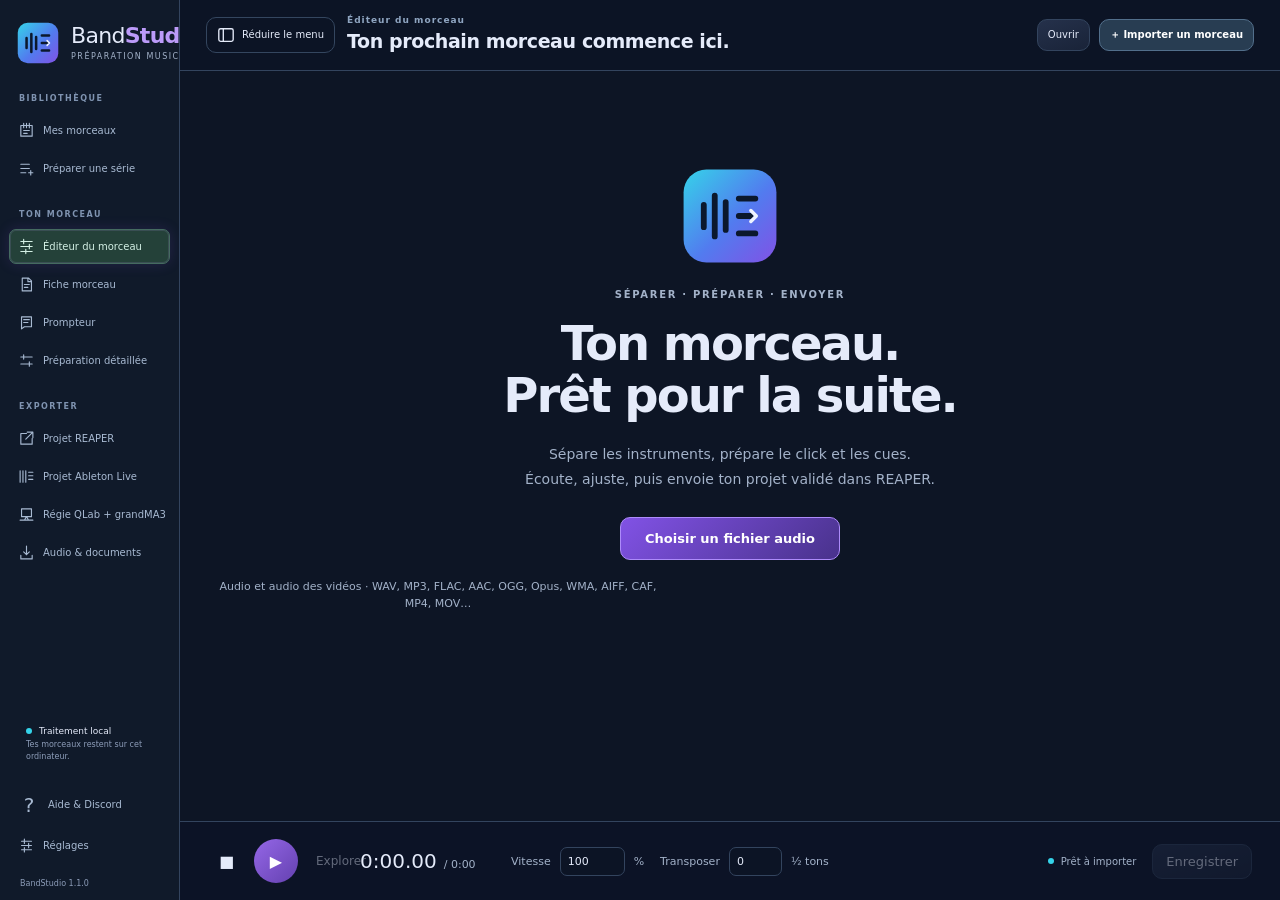
==== commit e3f57296: "Explorer la lecture zoomée et adapter un passage A–B sur Mac" ====
--- a/desktop/studio/web/index.html
+++ b/desktop/studio/web/index.html
@@ -1,7 +1,7 @@
 <!doctype html>
 <html lang="fr"><head><meta charset="utf-8"><meta name="viewport" content="width=device-width,initial-scale=1">
 <meta http-equiv="Content-Security-Policy" content="default-src 'none'; script-src 'self'; style-src 'self'; img-src 'self' data:; connect-src 'none'">
-<title>BandStudio</title><link rel="stylesheet" href="studio.css"><link rel="stylesheet" href="preparation.css"><link rel="stylesheet" href="batch.css"><link rel="stylesheet" href="progress.css"><script src="english.js" defer></script><script src="language.js" defer></script><script src="diagnostics.js" defer></script><script src="studio.js" defer></script><script src="advanced.js" defer></script><script src="preparation.js" defer></script><script src="artwork.js" defer></script><script src="batch.js" defer></script><script src="support.js" defer></script><link rel="stylesheet" href="support.css"><link rel="stylesheet" href="manual-editor.css"><script src="manual-editor.js" defer></script><link rel="stylesheet" href="song-sheet.css"><script src="song-sheet.js" defer></script><script src="progress.js" defer></script><script src="chord-sources.js" defer></script><link rel="stylesheet" href="workspace.css"><script src="section-style.js" defer></script><script src="workspace.js" defer></script><link rel="stylesheet" href="structure-review.css"><link rel="stylesheet" href="structure-compare.css"><script src="structure-compare.js" defer></script><script src="structure-review.js" defer></script><link rel="stylesheet" href="experience.css"><script src="experience.js" defer></script><script src="review-passages.js" defer></script><script src="show-export.js" defer></script><link rel="stylesheet" href="show-export.css"></head>
+<title>BandStudio</title><link rel="stylesheet" href="studio.css"><link rel="stylesheet" href="preparation.css"><link rel="stylesheet" href="batch.css"><link rel="stylesheet" href="progress.css"><script src="english.js" defer></script><script src="language.js" defer></script><script src="diagnostics.js" defer></script><script src="studio.js" defer></script><script src="advanced.js" defer></script><script src="preparation.js" defer></script><script src="artwork.js" defer></script><script src="batch.js" defer></script><script src="support.js" defer></script><link rel="stylesheet" href="support.css"><link rel="stylesheet" href="manual-editor.css"><script src="manual-editor.js" defer></script><link rel="stylesheet" href="song-sheet.css"><script src="song-sheet.js" defer></script><script src="progress.js" defer></script><script src="chord-sources.js" defer></script><link rel="stylesheet" href="workspace.css"><script src="section-style.js" defer></script><script src="workspace.js" defer></script><link rel="stylesheet" href="structure-review.css"><link rel="stylesheet" href="structure-compare.css"><script src="structure-compare.js" defer></script><script src="structure-review.js" defer></script><link rel="stylesheet" href="experience.css"><script src="experience.js" defer></script><script src="review-passages.js" defer></script><script src="show-export.js" defer></script><link rel="stylesheet" href="show-export.css"><link rel="stylesheet" href="explorer.css"><script src="explorer.js" defer></script></head>
 <body>
 <aside class="rail"><div class="brand"><img src="icon.svg" alt=""><span>Band<strong>Studio</strong><small>PRÉPARATION MUSICALE</small></span></div><span class="nav-label">MON ATELIER</span><button data-view="library" class="nav"><b>♫</b>Mes morceaux</button><button data-view="prepare" class="nav"><b>✧</b>Séparer & analyser</button><button data-view="studio" class="nav active"><b>▥</b>Pistes & structure</button><button data-view="guides" class="nav"><b>◴</b>Click & cues</button><button data-view="prompter" class="nav"><b>▤</b>Paroles & accords</button><button data-view="live" class="nav">Ableton Live</button><button data-view="regie" class="nav">QLab + grandMA3</button><button data-view="tools" class="nav"><b>↗</b>Exports audio</button><div class="nav-divider"></div><button data-view="delivery" class="nav delivery-nav"><b>✓</b>Valider & envoyer</button><div class="spacer"></div><div class="rail-note"><span class="dot"></span>Traitement local<small>Tes morceaux restent sur cet ordinateur.</small></div><button data-support class="nav"><b>?</b>Aide & Discord</button><button data-view="settings" class="nav"><b>⚙</b>Réglages</button><span class="version">BandStudio 1.1.0</span></aside>
 <div class="app"><header><div><div class="eyebrow">ATELIER DE PRÉPARATION <span class="dot"></span> POUR REAPER</div><h1 id="title">Ton prochain morceau commence ici.</h1></div><div class="header-actions"><button data-action="open">Ouvrir</button><button data-action="import" class="primary">＋ Importer un morceau</button></div></header>
--- a/desktop/studio/web/explorer.css
+++ b/desktop/studio/web/explorer.css
@@ -0,0 +1,28 @@
+.explore-nav, .explore-panel {padding:8px 14px;border-bottom:1px solid #304056;background:#101a2a}
+.explore-nav {display:flex;align-items:center;flex-wrap:wrap;gap:6px}
+.explore-rail, .explore-range {position:relative;overflow:hidden;touch-action:none;user-select:none;-webkit-user-select:none}
+.explore-rail {width:100%;height:24px;margin-top:5px;background:#0a1221;border:1px solid #3e506a;border-radius:5px;cursor:crosshair}
+.explore-frame,.explore-highlight {position:absolute;top:0;bottom:0;border:2px solid #88d4c3;background:#71cdb52f;border-radius:3px;box-sizing:border-box}
+.explore-frame {cursor:grab;min-width:2px}
+.explore-frame:active {cursor:grabbing}
+.explore-grip {position:absolute;top:0;bottom:0;width:min(9px,27%);background:#a4dece;cursor:ew-resize}
+.explore-grip:first-child {left:0}.explore-grip:last-child {right:0}
+.explore-head {position:absolute;top:0;bottom:0;width:2px;background:#fff3c5;pointer-events:none}
+.explore-panel summary {cursor:pointer;color:#e4edf7;font-weight:650;padding:4px 0}
+.explore-row {display:flex;gap:7px;align-items:center;flex-wrap:wrap;margin:8px 0}
+.explore-row input {min-width:0;width:10em}.explore-row input[type=number]{width:6em}
+.explore-row label {display:inline-flex;align-items:center;gap:5px}
+.explore-row small,.explore-nav output {color:#b9cce0;font-variant-numeric:tabular-nums}
+.explore-nav button,.explore-row button,.explore-row select {padding:5px 9px;font-size:12px}
+.explore-range {height:25px;background:#172639;cursor:crosshair}
+.explore-highlight {pointer-events:none}
+.explore-range .explore-highlight {pointer-events:auto;cursor:move}
+.explore-results:empty {display:none}
+#ruler {cursor:crosshair}
+#ruler .ruler-mark {white-space:nowrap}
+.explore-panel fieldset {border:1px solid #344559;border-radius:6px;min-width:0;margin:8px 0;padding:4px 10px}
+.explore-panel legend {color:#c7d8e7;font-size:12px}
+#workspaceOverview .overview-window {pointer-events:auto;cursor:grab;touch-action:none}
+#openExplorer {padding:5px 9px;font-size:12px}
+#explorer [hidden],.explore-nav[hidden],.explore-rail[hidden],.explore-highlight[hidden] {display:none}
+.timeline-head .explore-range {flex:1 1 0;min-width:0}
